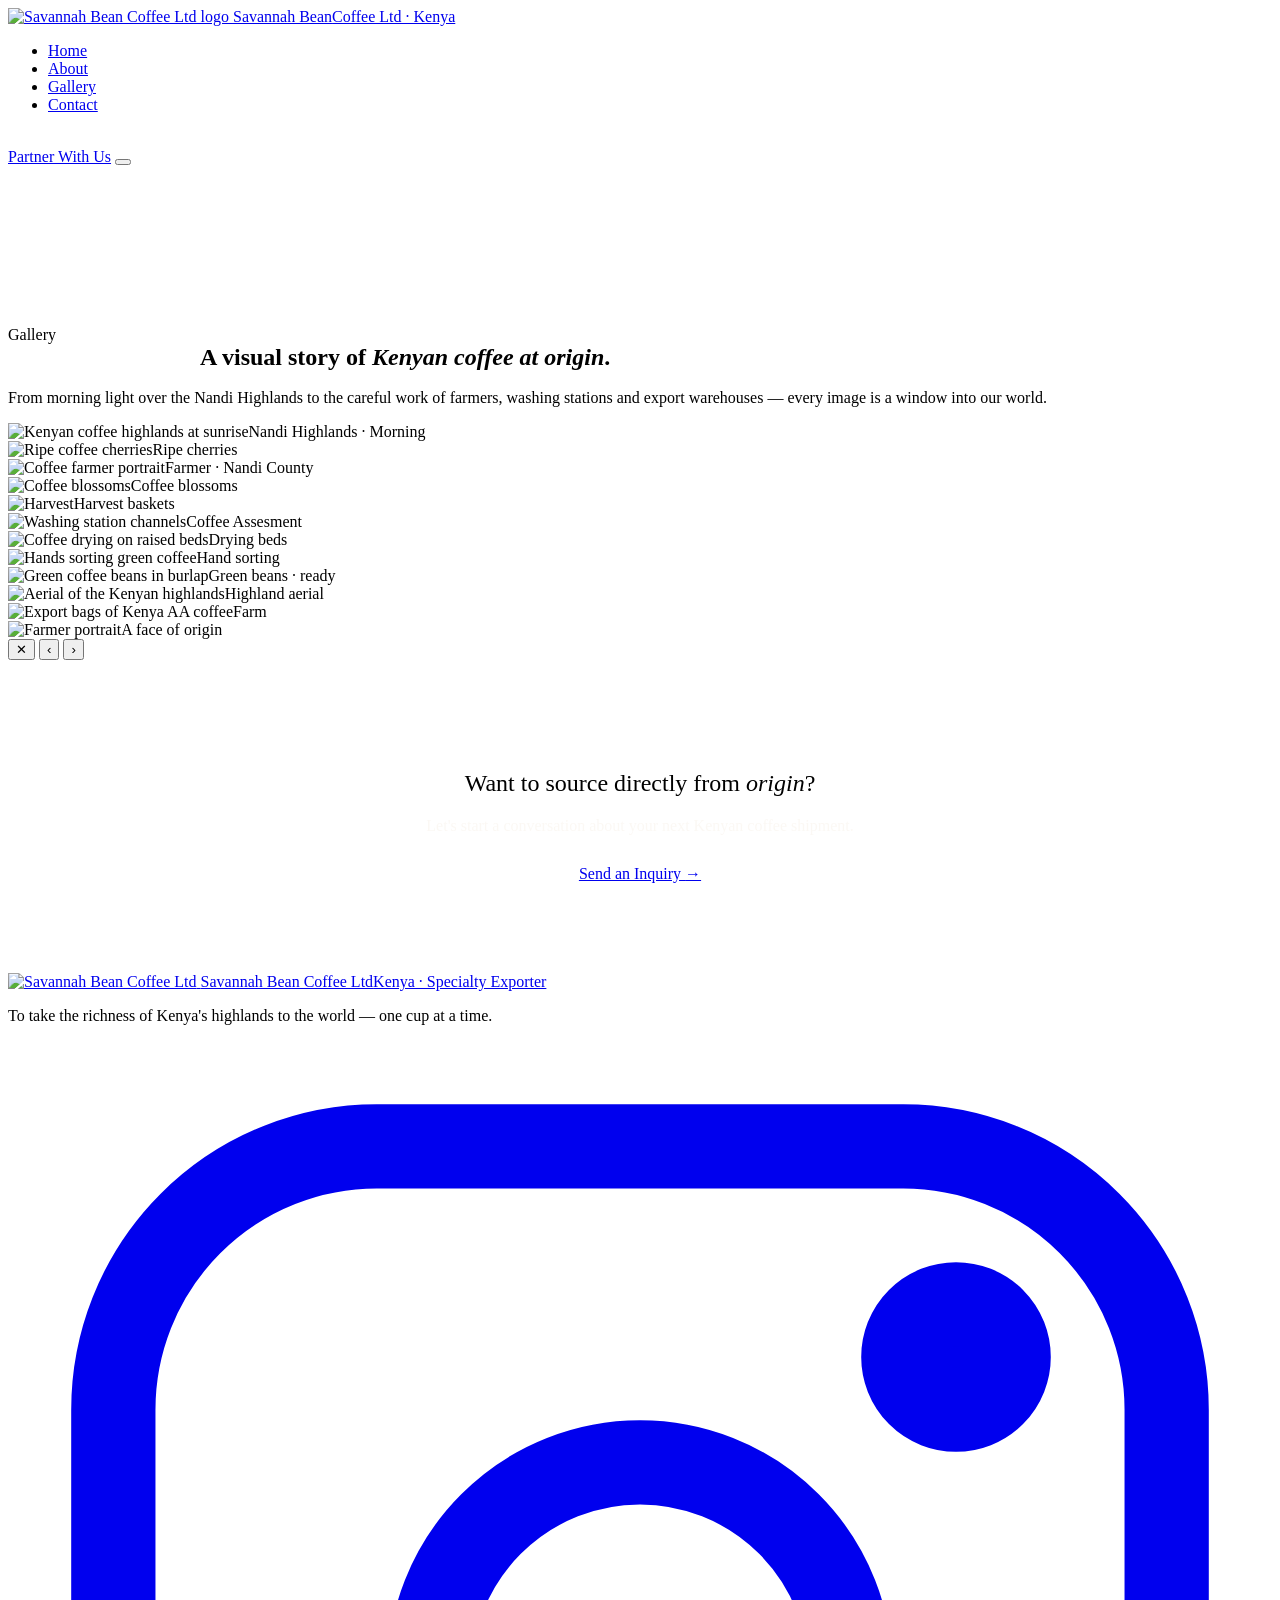
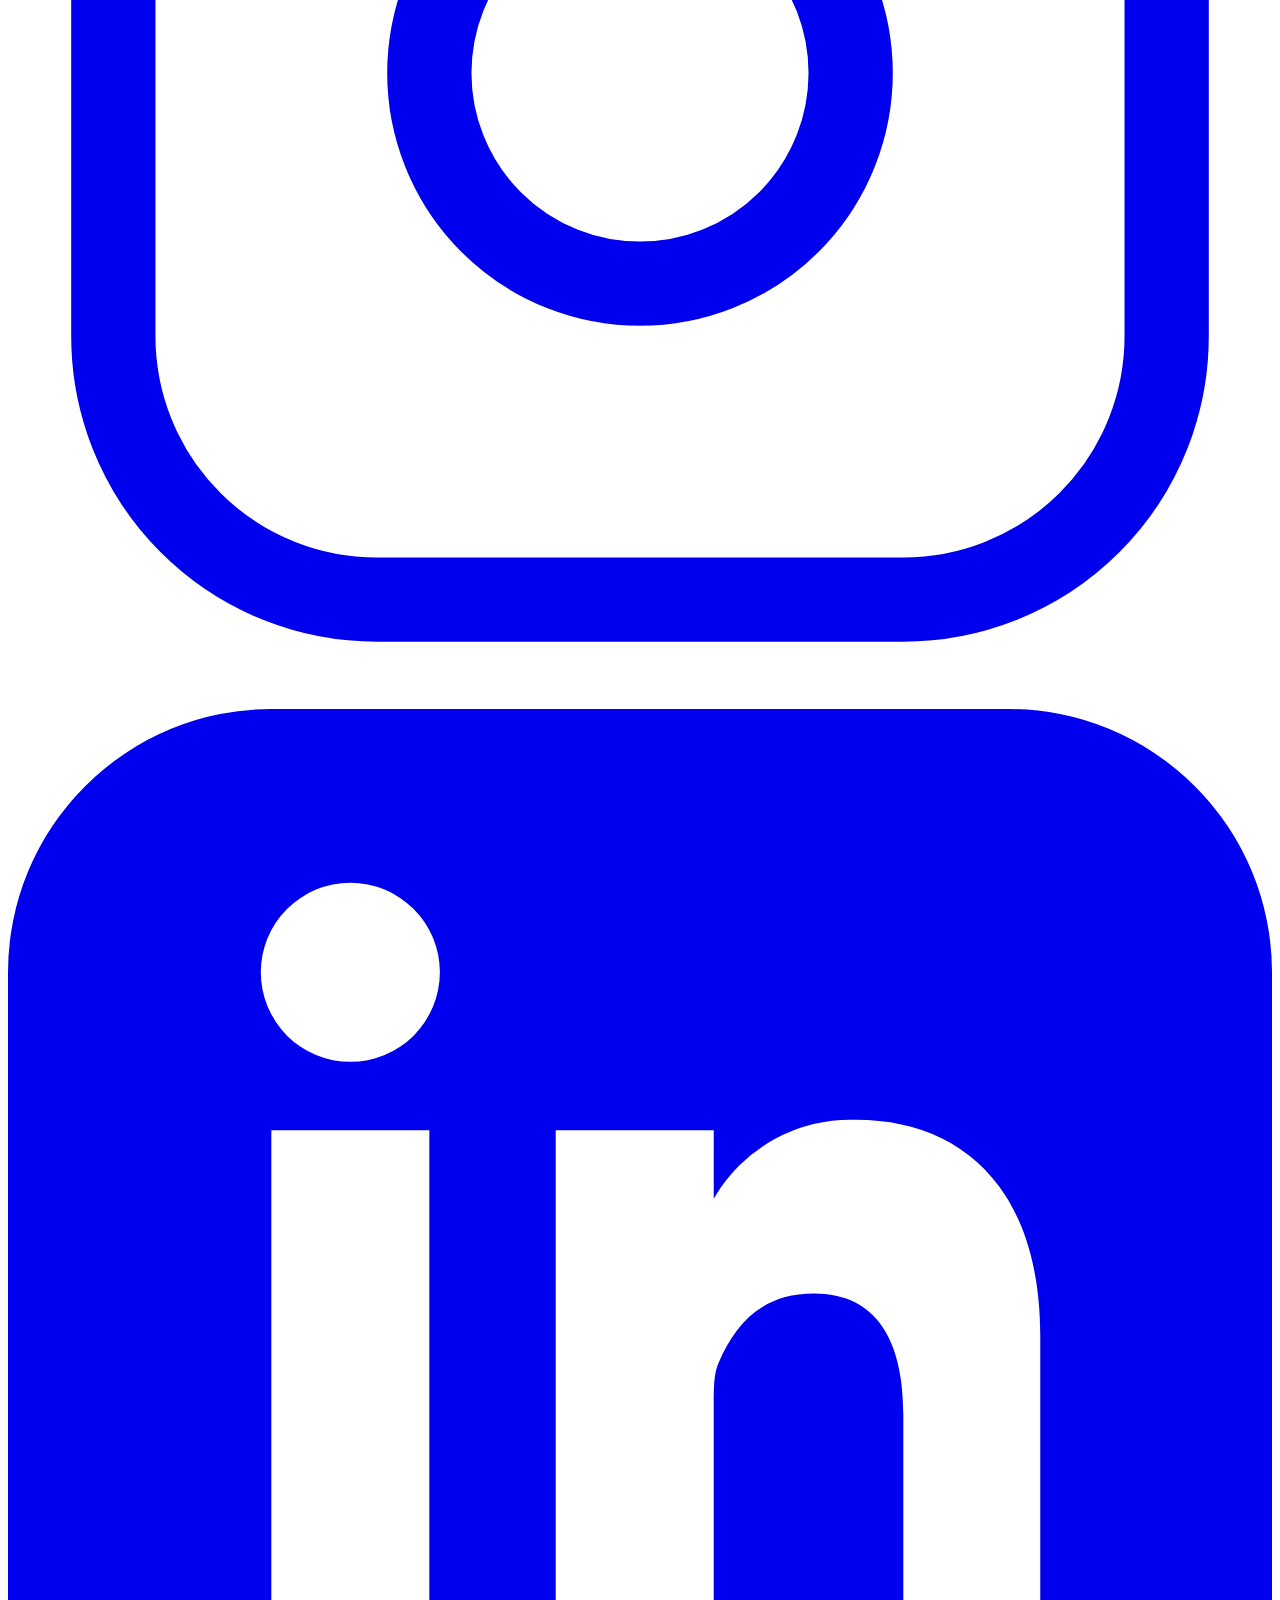
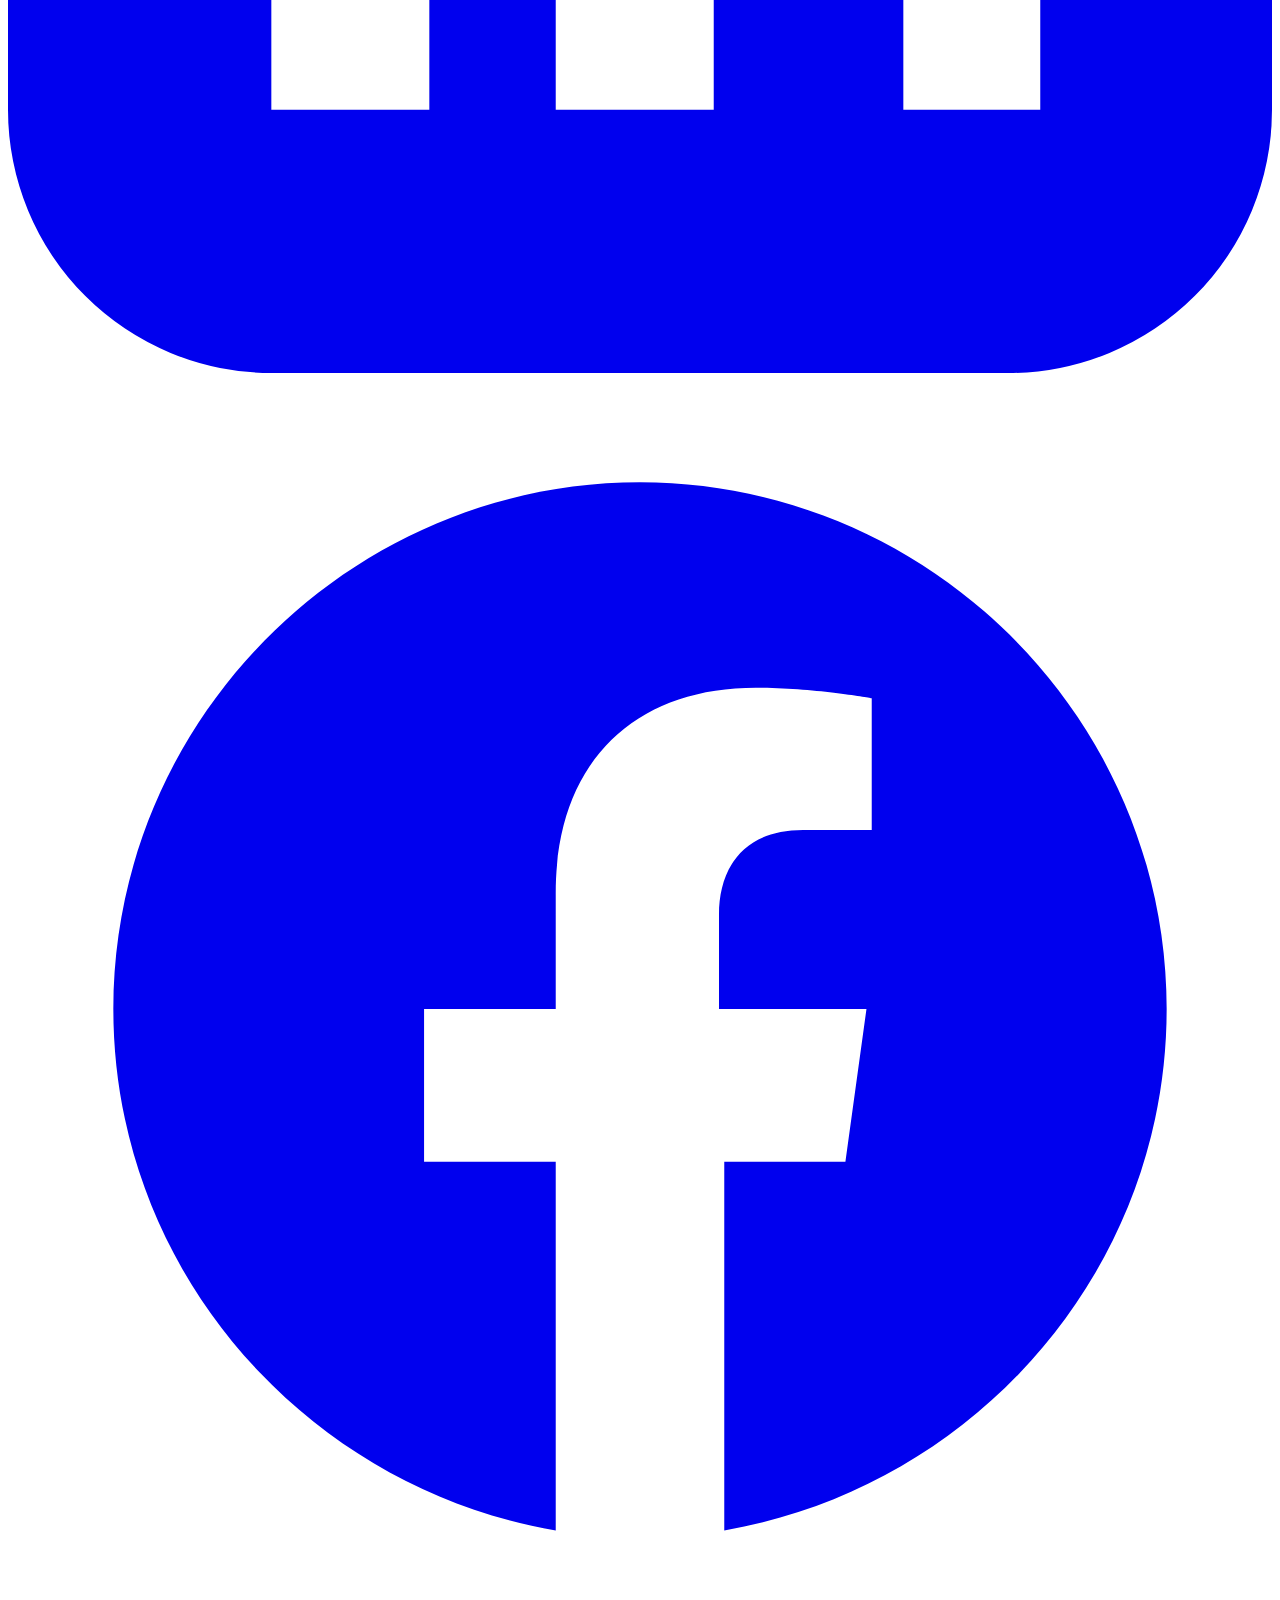
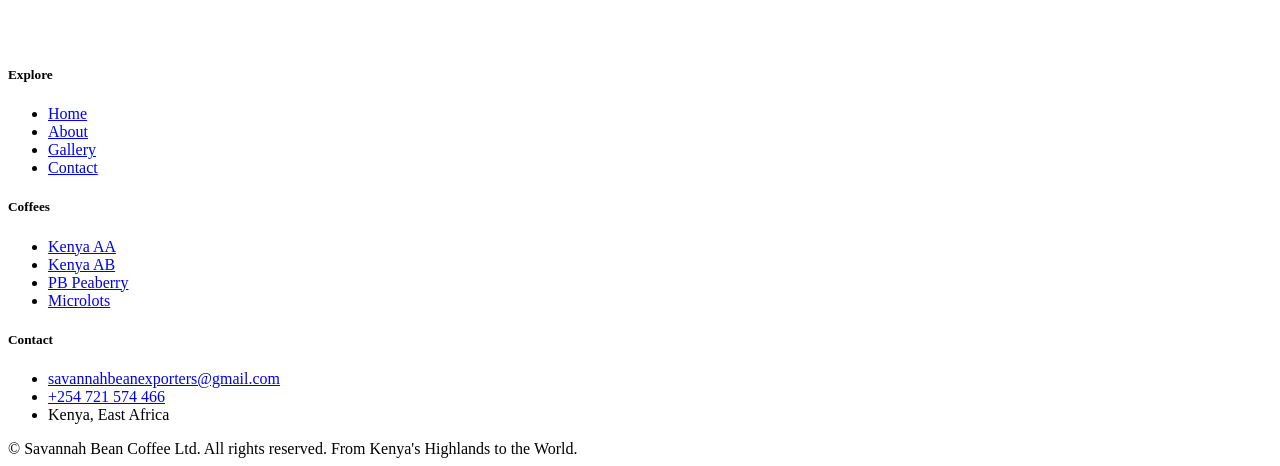
==== gallery.html @ deeb45d9 "Add files via upload" ====
<!DOCTYPE html>
<html lang="en">
<head>
<meta charset="UTF-8">
<meta name="viewport" content="width=device-width,initial-scale=1">
<title>Gallery — Savannah Bean Coffee Ltd | Kenyan Coffee Origin</title>
<meta name="description" content="Visual journey through Kenyan coffee farms, washing stations, harvests, drying tables and the people of the Nandi Highlands.">
<meta property="og:title" content="Gallery — Savannah Bean Coffee Ltd">
<meta property="og:description" content="A visual story of Kenyan specialty coffee at origin.">
<meta property="og:type" content="website">
<meta property="og:image" content="images/harvest.jpg">
<link rel="icon" type="image/png" href="images/logo.jpg">
<link rel="preconnect" href="https://fonts.googleapis.com">
<link rel="preconnect" href="https://fonts.gstatic.com" crossorigin>
<link href="https://fonts.googleapis.com/css2?family=Playfair+Display:ital,wght@0,400;0,500;0,600;1,400;1,500&family=Cormorant+Garamond:ital,wght@0,400;0,500;1,400&family=Inter:wght@300;400;500;600;700&family=Poppins:wght@400;500;600&display=swap" rel="stylesheet">
<link rel="stylesheet" href="css/style.css">
<link rel="stylesheet" href="css/responsive.css">
</head>
<body>

<header class="site-header solid">
  <div class="container nav-wrap">
    <a href="index.html" class="brand">
      <img src="images/logo.jpg" alt="Savannah Bean Coffee Ltd logo">
      <span class="brand-text"><span class="brand-name">Savannah Bean</span><span class="brand-tag">Coffee Ltd · Kenya</span></span>
    </a>
    <nav>
      <ul class="nav-links">
        <li><a href="index.html">Home</a></li>
        <li><a href="about.html">About</a></li>
        <li><a href="gallery.html" class="active">Gallery</a></li>
        <li><a href="contact.html">Contact</a></li>
      </ul><br>
      <a href="contact.html" class="nav-cta">Partner With Us</a>
      <button class="nav-toggle" aria-label="Toggle menu"><span></span><span></span><span></span></button>
    </nav>
  </div>
</header>

<section class="gallery-intro" style="padding-top:160px">
  <div class="container">
    <span class="eyebrow">Gallery</span>
    <h1 style="max-width:880px;margin:0 auto 18px">A visual story of <em style="color:var(--gold-dark);font-style:italic">Kenyan coffee at origin</em>.</h1>
    <p class="lead">From morning light over the Nandi Highlands to the careful work of farmers, washing stations and export warehouses — every image is a window into our world.</p>
  </div>
</section>

<section class="gallery">
  <div class="container">
    <div class="masonry">
      <div class="masonry-item reveal"><img src="images/hero.jpg" alt="Kenyan coffee highlands at sunrise"><span class="caption">Nandi Highlands · Morning</span></div>
      <div class="masonry-item reveal"><img src="images/1.jpeg" alt="Ripe coffee cherries"><span class="caption">Ripe cherries</span></div>
      <div class="masonry-item reveal"><img src="images/4.jpeg" alt="Coffee farmer portrait"><span class="caption">Farmer · Nandi County</span></div>
      <div class="masonry-item reveal"><img src="images/founder.jpg" alt="Coffee blossoms"><span class="caption">Coffee blossoms</span></div>
      <div class="masonry-item reveal"><img src="images/images.jpg" alt="Harvest"><span class="caption">Harvest baskets</span></div>
      <div class="masonry-item reveal"><img src="images/3.jpeg" alt="Washing station channels"><span class="caption">Coffee Assesment</span></div>
      <div class="masonry-item reveal"><img src="images/drying.jpg" alt="Coffee drying on raised beds"><span class="caption">Drying beds</span></div>
      <div class="masonry-item reveal"><img src="images/sorting.jpg" alt="Hands sorting green coffee"><span class="caption">Hand sorting</span></div>
      <div class="masonry-item reveal"><img src="images/greenbeans.jpg" alt="Green coffee beans in burlap"><span class="caption">Green beans · ready</span></div>
      <div class="masonry-item reveal"><img src="images/highlands.jpg" alt="Aerial of the Kenyan highlands"><span class="caption">Highland aerial</span></div>
      <div class="masonry-item reveal"><img src="images/farm.jpeg" alt="Export bags of Kenya AA coffee"><span class="caption">Farm</span></div>
      <div class="masonry-item reveal"><img src="images/farmer1.jpeg" alt="Farmer portrait"><span class="caption">A face of origin</span></div>
    </div>
  </div>
</section>

<!-- LIGHTBOX -->
<div class="lightbox" id="lightbox">
  <button class="lightbox-close" aria-label="Close">✕</button>
  <button class="lightbox-prev" aria-label="Previous">‹</button>
  <button class="lightbox-next" aria-label="Next">›</button>
  <img src="" alt="">
</div>

<!-- CTA -->
<section class="partnership" style="padding:90px 0">
  <div class="container" style="text-align:center">
    <h2 style="color:var(--cream);font-weight:400">Want to source directly from <em style="color:var(--gold);font-style:italic">origin</em>?</h2>
    <p style="color:rgba(250,247,242,.85);max-width:620px;margin:0 auto 30px">Let's start a conversation about your next Kenyan coffee shipment.</p>
    <a href="contact.html" class="btn btn-gold">Send an Inquiry <span class="arrow">→</span></a>
  </div>
</section>

<!-- FOOTER -->
<footer class="site-footer">
  <div class="container footer-grid">
    <div class="footer-brand">
      <a href="index.html" class="brand">
        <img src="images/logo.jpg" alt="Savannah Bean Coffee Ltd">
        <span class="brand-text"><span class="brand-name">Savannah Bean Coffee Ltd</span><span class="brand-tag">Kenya · Specialty Exporter</span></span>
      </a>
      <p>To take the richness of Kenya's highlands to the world — one cup at a time.</p>
      <div class="social-row">
        <a href="#" aria-label="Instagram"><svg viewBox="0 0 24 24" fill="none" stroke="currentColor" stroke-width="1.6"><rect x="2" y="2" width="20" height="20" rx="5"/><circle cx="12" cy="12" r="4"/><circle cx="18" cy="6" r="1" fill="currentColor"/></svg></a>
        <a href="#" aria-label="LinkedIn"><svg viewBox="0 0 24 24" fill="currentColor"><path d="M19 0H5a5 5 0 0 0-5 5v14a5 5 0 0 0 5 5h14a5 5 0 0 0 5-5V5a5 5 0 0 0-5-5zM8 19H5V8h3v11zM6.5 6.7a1.7 1.7 0 1 1 0-3.4 1.7 1.7 0 0 1 0 3.4zM20 19h-3v-5.6c0-1.4-.5-2.3-1.7-2.3-1 0-1.5.6-1.8 1.3-.1.2-.1.5-.1.8V19h-3V8h3v1.3a3 3 0 0 1 2.7-1.5c2 0 3.5 1.3 3.5 4.1V19z"/></svg></a>
        <a href="#" aria-label="Facebook"><svg viewBox="0 0 24 24" fill="currentColor"><path d="M22 12c0-5.5-4.5-10-10-10S2 6.5 2 12c0 5 3.7 9.1 8.4 9.9v-7H7.9V12h2.5V9.8c0-2.5 1.5-3.9 3.8-3.9 1.1 0 2.2.2 2.2.2v2.5h-1.3c-1.2 0-1.6.8-1.6 1.6V12h2.8l-.4 2.9h-2.3v7c4.7-.8 8.4-4.9 8.4-9.9z"/></svg></a>
      </div>
    </div>
    <div class="footer-col"><h5>Explore</h5><ul><li><a href="index.html">Home</a></li><li><a href="about.html">About</a></li><li><a href="gallery.html">Gallery</a></li><li><a href="contact.html">Contact</a></li></ul></div>
    <div class="footer-col"><h5>Coffees</h5><ul><li><a href="#">Kenya AA</a></li><li><a href="#">Kenya AB</a></li><li><a href="#">PB Peaberry</a></li><li><a href="#">Microlots</a></li></ul></div>
    <div class="footer-col"><h5>Contact</h5><ul><li><a href="mailto:savannahbeanexporters@gmail.com">savannahbeanexporters@gmail.com</a></li><li><a href="tel:+254721574466">+254 721 574 466</a></li><li>Kenya, East Africa</li></ul></div>
  </div>
  <div class="container footer-bottom">
    <span>© <span id="year"></span> Savannah Bean Coffee Ltd. All rights reserved.</span>
    <span>From Kenya's Highlands to the World.</span>
  </div>
</footer>

<script src="js/main.js"></script>
</body>
</html>
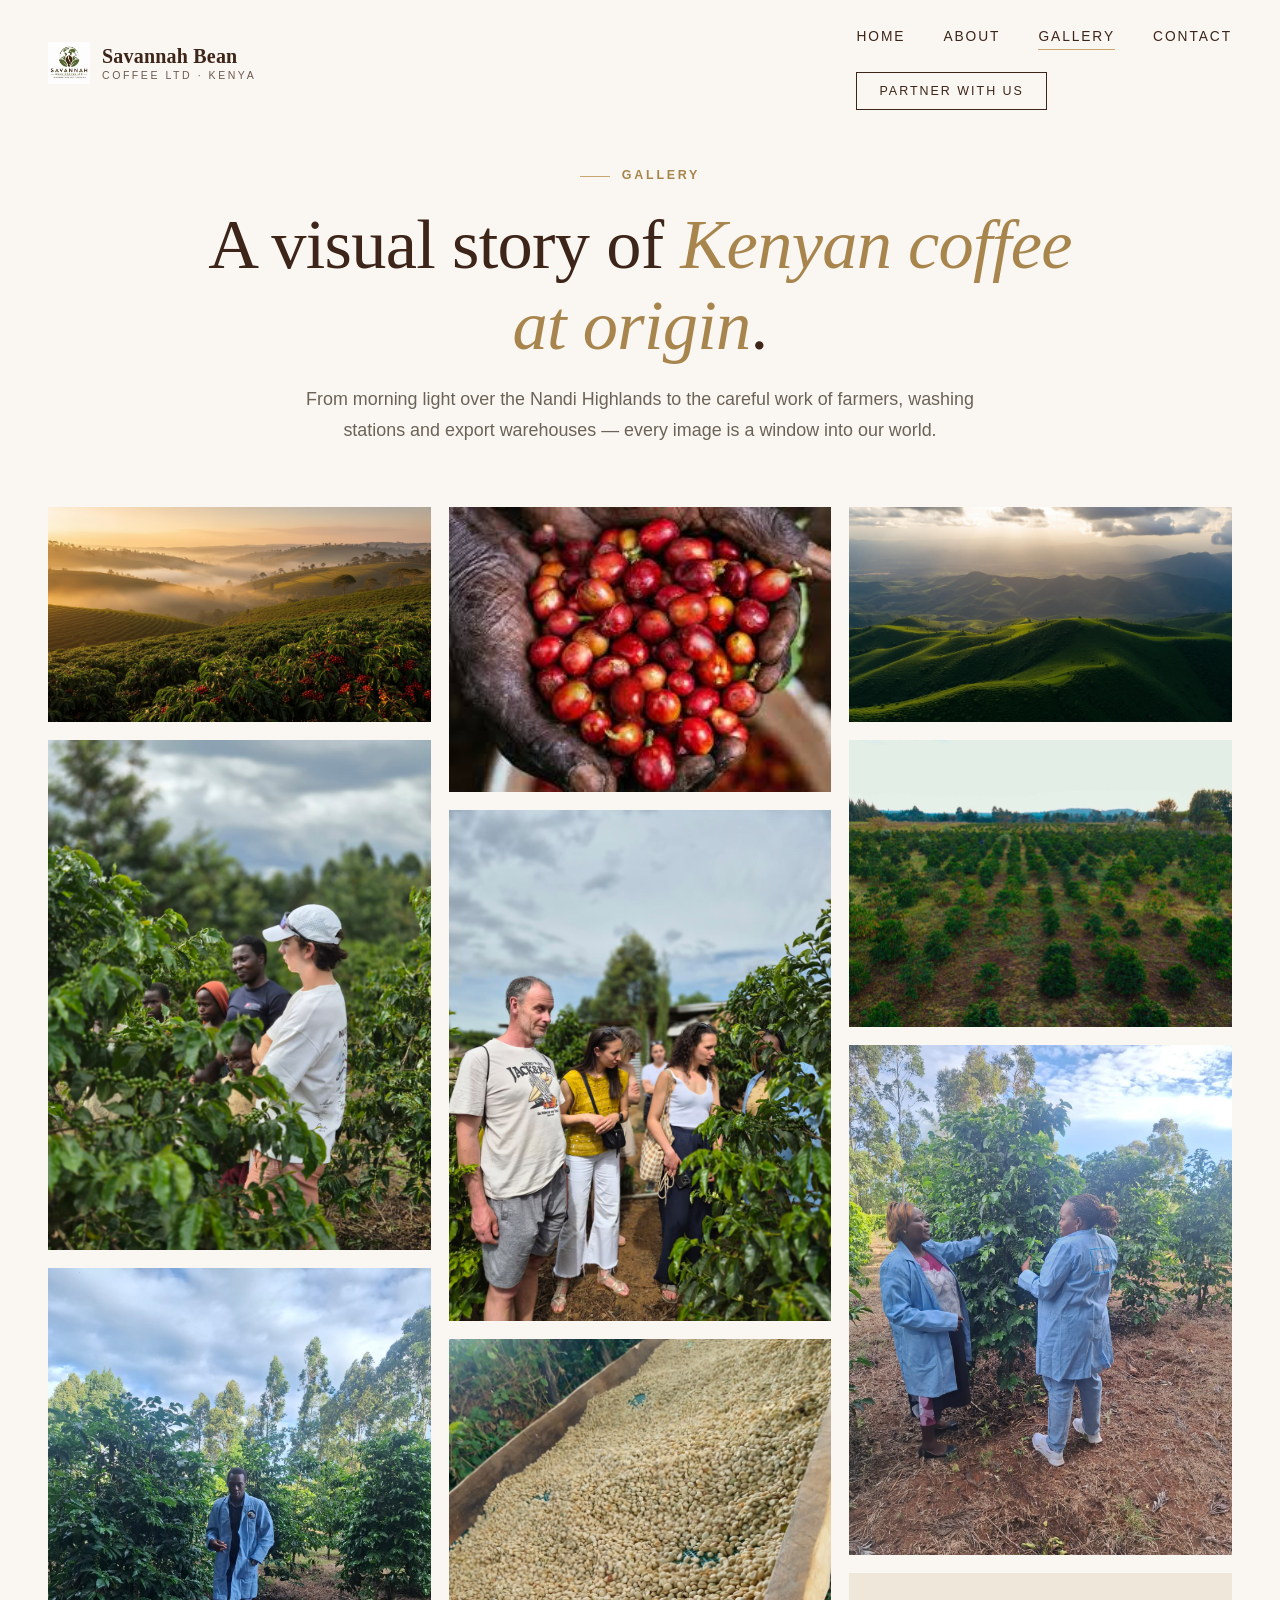
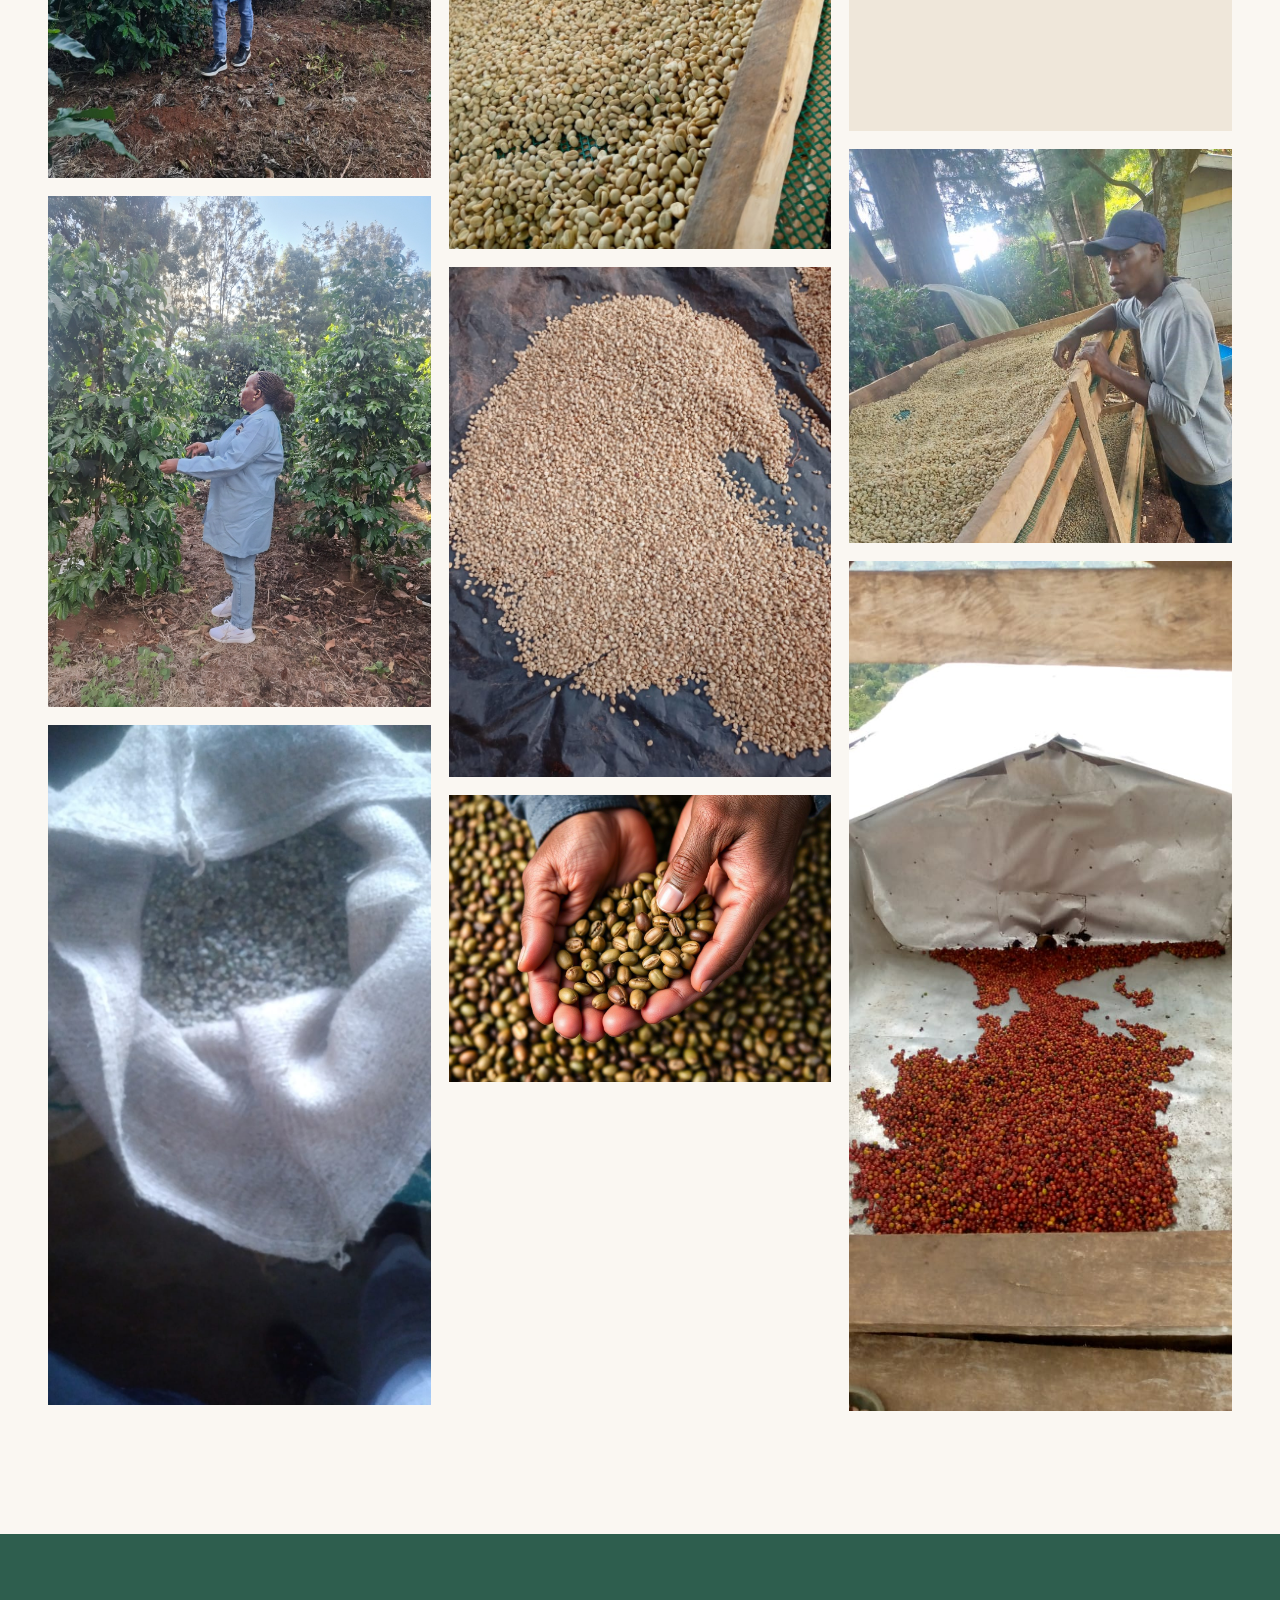
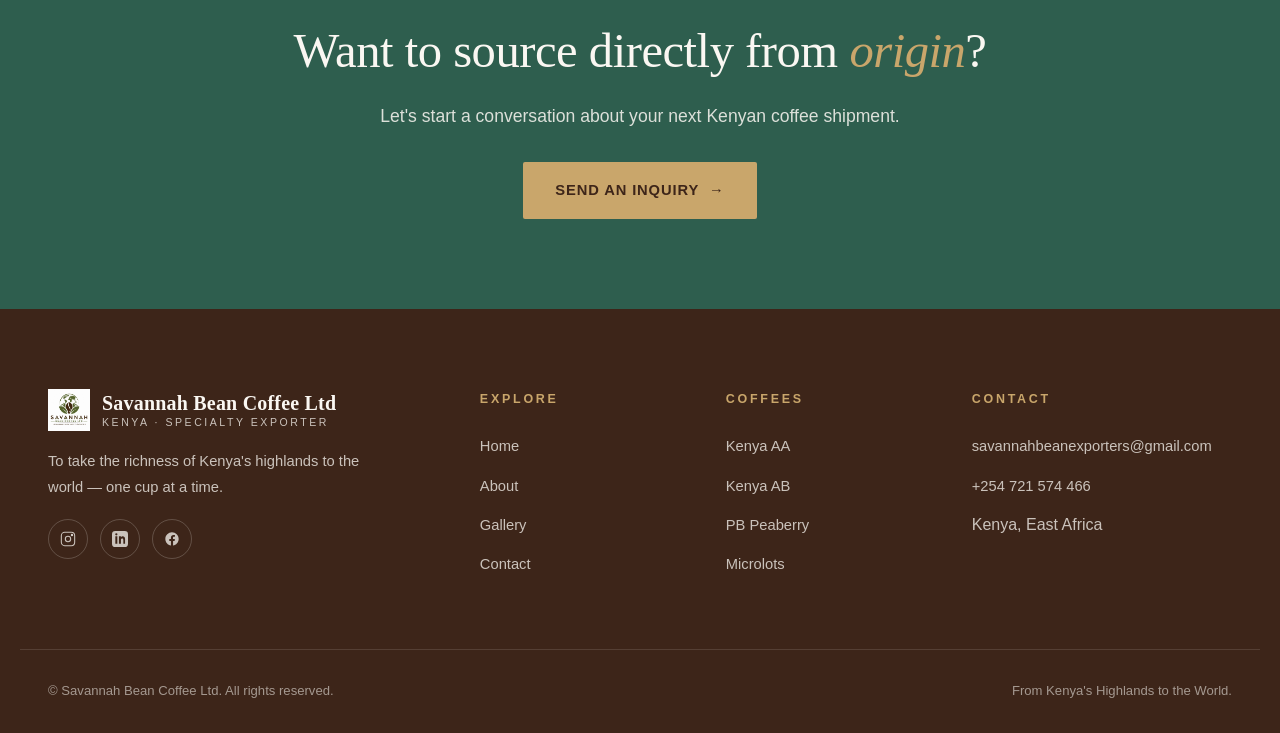
==== commit a1841ad4: "Update gallery.html" ====
--- a/gallery.html
+++ b/gallery.html
@@ -52,14 +52,28 @@
       <div class="masonry-item reveal"><img src="images/1.jpeg" alt="Ripe coffee cherries"><span class="caption">Ripe cherries</span></div>
       <div class="masonry-item reveal"><img src="images/4.jpeg" alt="Coffee farmer portrait"><span class="caption">Farmer · Nandi County</span></div>
       <div class="masonry-item reveal"><img src="images/founder.jpg" alt="Coffee blossoms"><span class="caption">Coffee blossoms</span></div>
+      <div class="masonry-item reveal"><img src="images/pack.jpeg" alt="packing"><span class="caption">Packing...</span></div>
       <div class="masonry-item reveal"><img src="images/images.jpg" alt="Harvest"><span class="caption">Harvest baskets</span></div>
       <div class="masonry-item reveal"><img src="images/3.jpeg" alt="Washing station channels"><span class="caption">Coffee Assesment</span></div>
-      <div class="masonry-item reveal"><img src="images/drying.jpg" alt="Coffee drying on raised beds"><span class="caption">Drying beds</span></div>
+      <div class="masonry-item reveal"><img src="images/dry.jpeg" alt="Coffee drying on raised beds"><span class="caption">Drying bed</span></div>
+      <div class="masonry-item reveal"><img src="images/sunheat.jpeg" alt="Sun-dried to perfection"><span class="caption">Sun-dried to perfection</span></div>
+      
+ 
       <div class="masonry-item reveal"><img src="images/sorting.jpg" alt="Hands sorting green coffee"><span class="caption">Hand sorting</span></div>
       <div class="masonry-item reveal"><img src="images/greenbeans.jpg" alt="Green coffee beans in burlap"><span class="caption">Green beans · ready</span></div>
       <div class="masonry-item reveal"><img src="images/highlands.jpg" alt="Aerial of the Kenyan highlands"><span class="caption">Highland aerial</span></div>
-      <div class="masonry-item reveal"><img src="images/farm.jpeg" alt="Export bags of Kenya AA coffee"><span class="caption">Farm</span></div>
+      <div class="masonry-item reveal"><img src="images/farm.jpeg" alt="Farm"><span class="caption">Farm</span></div>
+      
       <div class="masonry-item reveal"><img src="images/farmer1.jpeg" alt="Farmer portrait"><span class="caption">A face of origin</span></div>
+      <!-- Video Item Added Here -->
+      <div class="masonry-item reveal">
+        <div class="video-rotator">
+          <video id="masonry-video" autoplay loop muted playsinline src="images/Coffee.mp4"></video>
+        </div>
+        <span class="caption">Processing · Video</span>
+      </div>
+      <div class="masonry-item reveal"><img src="images/dryF.jpeg" alt="Process...."><span class="caption">Process....</span></div>
+      <div class="masonry-item reveal"><img src="images/11.jpeg" alt="Fresh Harvest Intake"><span class="caption">Fresh Harvest Intake</span></div>
     </div>
   </div>
 </section>
@@ -107,5 +121,13 @@
 </footer>
 
 <script src="js/main.js"></script>
+<script>
+  window.addEventListener('DOMContentLoaded', () => {
+    const video = document.getElementById('masonry-video');
+    if (video) {
+      video.playbackRate = 0.5;
+    }
+  });
+</script>
 </body>
 </html>
--- a/css/style.css
+++ b/css/style.css
@@ -0,0 +1,603 @@
+/* ============================================
+   Savannah Bean Coffee Ltd
+   Premium Specialty Coffee Exporter — Stylesheet
+   ============================================ */
+
+:root{
+  --coffee:#5B3A29;
+  --coffee-dark:#3d2519;
+  --cream:#FAF7F2;
+  --ivory:#FFFFFF;
+  --forest:#2E5E4E;
+  --forest-dark:#1f4537;
+  --gold:#C9A66B;
+  --gold-dark:#a8854d;
+  --beige:#EFE7DA;
+  --charcoal:#2D2D2D;
+  --muted:#6b6357;
+  --border:rgba(91,58,41,.12);
+  --shadow-sm:0 2px 10px rgba(45,45,45,.06);
+  --shadow-md:0 10px 40px rgba(45,45,45,.08);
+  --shadow-lg:0 20px 60px rgba(45,45,45,.14);
+  --serif:"Playfair Display","Cormorant Garamond",Georgia,serif;
+  --serif-soft:"Cormorant Garamond","Playfair Display",Georgia,serif;
+  --sans:"Inter","Poppins",-apple-system,BlinkMacSystemFont,sans-serif;
+  --container:1240px;
+  --ease:cubic-bezier(.22,.61,.36,1);
+}
+
+*,*::before,*::after{box-sizing:border-box}
+html{scroll-behavior:smooth;-webkit-text-size-adjust:100%}
+body{
+  margin:0;
+  font-family:var(--sans);
+  font-size:16px;
+  line-height:1.7;
+  color:var(--charcoal);
+  background:var(--cream);
+  -webkit-font-smoothing:antialiased;
+  text-rendering:optimizeLegibility;
+}
+img{max-width:100%;display:block;height:auto}
+a{color:inherit;text-decoration:none;transition:color .25s var(--ease)}
+button{font-family:inherit;cursor:pointer;border:none;background:none}
+
+h1,h2,h3,h4{font-family:var(--serif);font-weight:600;color:var(--coffee-dark);letter-spacing:-.01em;margin:0 0 .5em;line-height:1.15}
+h1{font-size:clamp(2.4rem,5.5vw,4.6rem);font-weight:500}
+h2{font-size:clamp(1.9rem,3.8vw,3.2rem);font-weight:500}
+h3{font-size:clamp(1.3rem,2vw,1.7rem)}
+h4{font-size:1.15rem;font-weight:600}
+p{margin:0 0 1em}
+.lead{font-size:clamp(1.05rem,1.4vw,1.25rem);color:var(--muted);line-height:1.75}
+
+.container{max-width:var(--container);margin:0 auto;padding:0 28px}
+section{padding:clamp(70px,9vw,130px) 0}
+
+/* Eyebrow */
+.eyebrow{
+  display:inline-block;
+  font-size:.78rem;font-weight:600;
+  letter-spacing:.22em;text-transform:uppercase;
+  color:var(--gold-dark);
+  margin-bottom:18px;
+  position:relative;padding-left:42px;
+}
+.eyebrow::before{
+  content:"";position:absolute;left:0;top:50%;
+  width:30px;height:1px;background:var(--gold);
+}
+
+/* ============ Buttons ============ */
+.btn{
+  display:inline-flex;align-items:center;gap:10px;
+  padding:16px 32px;
+  font-size:.92rem;font-weight:600;
+  letter-spacing:.06em;text-transform:uppercase;
+  border-radius:2px;
+  transition:all .35s var(--ease);
+  cursor:pointer;
+}
+.btn-primary{background:var(--coffee);color:var(--cream)}
+.btn-primary:hover{background:var(--coffee-dark);transform:translateY(-2px);box-shadow:var(--shadow-md)}
+.btn-outline{background:transparent;color:var(--cream);border:1.5px solid rgba(250,247,242,.7)}
+.btn-outline:hover{background:var(--cream);color:var(--coffee-dark);border-color:var(--cream)}
+.btn-dark-outline{background:transparent;color:var(--coffee-dark);border:1.5px solid var(--coffee-dark)}
+.btn-dark-outline:hover{background:var(--coffee-dark);color:var(--cream)}
+.btn-gold{background:var(--gold);color:var(--coffee-dark)}
+.btn-gold:hover{background:var(--gold-dark);color:var(--ivory)}
+.btn .arrow{transition:transform .35s var(--ease)}
+.btn:hover .arrow{transform:translateX(5px)}
+
+/* ============ Header / Nav ============ */
+.site-header{
+  position:fixed;top:0;left:0;right:0;z-index:100;
+  padding:22px 0;
+  transition:all .4s var(--ease);
+  background:transparent;
+}
+.site-header.scrolled{
+  background:rgba(250,247,242,.96);
+  backdrop-filter:saturate(140%) blur(14px);
+  -webkit-backdrop-filter:saturate(140%) blur(14px);
+  padding:14px 0;
+  box-shadow:0 1px 0 var(--border);
+}
+.nav-wrap{display:flex;align-items:center;justify-content:space-between;gap:24px}
+.brand{display:flex;align-items:center;gap:12px;color:var(--cream)}
+.site-header.scrolled .brand,
+.site-header.solid .brand{color:var(--coffee-dark)}
+.brand img{width:42px;height:42px;object-fit:contain}
+.brand-text{display:flex;flex-direction:column;line-height:1}
+.brand-name{font-family:var(--serif);font-size:1.25rem;font-weight:600;letter-spacing:.01em}
+.brand-tag{font-size:.66rem;letter-spacing:.24em;text-transform:uppercase;opacity:.75;margin-top:4px}
+
+.nav-links{display:flex;align-items:center;gap:38px;list-style:none;margin:0;padding:0}
+.nav-links a{
+  position:relative;
+  font-size:.86rem;font-weight:500;
+  letter-spacing:.14em;text-transform:uppercase;
+  color:var(--cream);padding:6px 0;
+}
+.site-header.scrolled .nav-links a,
+.site-header.solid .nav-links a{color:var(--coffee-dark)}
+.nav-links a::after{
+  content:"";position:absolute;left:0;bottom:0;
+  width:0;height:1px;background:var(--gold);
+  transition:width .35s var(--ease);
+}
+.nav-links a:hover::after,.nav-links a.active::after{width:100%}
+.nav-links a.active{color:var(--gold)}
+
+.nav-cta{
+  padding:11px 22px;
+  border:1px solid rgba(250,247,242,.6);
+  font-size:.78rem;letter-spacing:.16em;text-transform:uppercase;
+  color:var(--cream);
+  transition:all .3s var(--ease);
+}
+.site-header.scrolled .nav-cta,
+.site-header.solid .nav-cta{border-color:var(--coffee-dark);color:var(--coffee-dark)}
+.nav-cta:hover{background:var(--gold);border-color:var(--gold);color:var(--coffee-dark)}
+
+.nav-toggle{display:none;width:30px;height:30px;position:relative;z-index:110}
+.nav-toggle span{
+  position:absolute;left:0;right:0;height:1.5px;background:var(--cream);
+  transition:all .3s var(--ease);
+}
+.nav-toggle span:nth-child(1){top:9px}
+.nav-toggle span:nth-child(2){top:50%;transform:translateY(-50%)}
+.nav-toggle span:nth-child(3){bottom:9px}
+.site-header.scrolled .nav-toggle span,
+.site-header.solid .nav-toggle span{background:var(--coffee-dark)}
+body.menu-open .nav-toggle span{background:var(--coffee-dark)}
+body.menu-open .nav-toggle span:nth-child(1){top:50%;transform:translateY(-50%) rotate(45deg)}
+body.menu-open .nav-toggle span:nth-child(2){opacity:0}
+body.menu-open .nav-toggle span:nth-child(3){bottom:auto;top:50%;transform:translateY(-50%) rotate(-45deg)}
+
+/* ============ Hero ============ */
+.hero{
+  position:relative;
+  min-height:100vh;
+  display:flex;align-items:center;
+  color:var(--cream);
+  overflow:hidden;
+}
+.hero-media{position:absolute;inset:0;z-index:-2}
+.hero-media img{width:100%;height:100%;object-fit:cover;animation:slow-zoom 20s var(--ease) forwards}
+.hero-media::after{
+  content:"";position:absolute;inset:0;
+  background:linear-gradient(180deg,rgba(45,30,20,.55) 0%,rgba(45,30,20,.35) 40%,rgba(45,30,20,.78) 100%);
+}
+@keyframes slow-zoom{from{transform:scale(1.08)}to{transform:scale(1)}}
+
+.hero-inner{position:relative;z-index:1;padding:140px 0 80px;width:100%;max-width:920px}
+.hero-eyebrow{
+  color:var(--gold);
+  font-size:.85rem;letter-spacing:.32em;text-transform:uppercase;
+  padding-left:60px;position:relative;display:inline-block;
+  margin-bottom:30px;
+}
+.hero-eyebrow::before{
+  content:"";position:absolute;left:0;top:50%;width:44px;height:1px;background:var(--gold);
+}
+.hero h1{color:var(--cream);font-weight:400;margin-bottom:28px}
+.hero h1 em{font-style:italic;color:var(--gold);font-weight:500}
+.hero-sub{
+  font-size:clamp(1.05rem,1.4vw,1.22rem);
+  max-width:640px;color:rgba(250,247,242,.88);
+  margin-bottom:42px;line-height:1.75;
+}
+.hero-ctas{display:flex;flex-wrap:wrap;gap:16px}
+
+.hero-meta{
+  position:absolute;bottom:40px;left:0;right:0;z-index:1;
+  display:flex;justify-content:space-between;align-items:center;
+  font-size:.78rem;letter-spacing:.2em;text-transform:uppercase;
+  color:rgba(250,247,242,.7);
+}
+.hero-meta .container{display:flex;justify-content:space-between;align-items:center;width:100%}
+.scroll-indicator{display:flex;align-items:center;gap:14px}
+.scroll-line{display:inline-block;width:50px;height:1px;background:rgba(250,247,242,.5);position:relative;overflow:hidden}
+.scroll-line::after{content:"";position:absolute;left:-50%;top:0;width:50%;height:100%;background:var(--gold);animation:scroll-pulse 2.4s var(--ease) infinite}
+@keyframes scroll-pulse{0%{left:-50%}100%{left:100%}}
+
+/* ============ Sub-page hero ============ */
+.page-hero{
+  position:relative;
+  min-height:62vh;
+  display:flex;align-items:flex-end;
+  padding:160px 0 60px;
+  color:var(--cream);overflow:hidden;
+}
+.page-hero .hero-media::after{background:linear-gradient(180deg,rgba(45,30,20,.5) 0%,rgba(45,30,20,.7) 100%)}
+.page-hero h1{color:var(--cream);font-weight:400;max-width:900px}
+.page-hero h1 em{font-style:italic;color:var(--gold)}
+.page-hero .lead{color:rgba(250,247,242,.85);max-width:680px;margin-top:18px}
+
+/* ============ Intro / Who we are ============ */
+.intro{background:var(--cream)}
+.intro-grid{
+  display:grid;grid-template-columns:1fr 1fr;
+  gap:90px;align-items:center;
+}
+.intro-text h2{margin-bottom:24px}
+.intro-text h2 em{font-style:italic;color:var(--forest);font-weight:500}
+.intro-media{position:relative}
+.intro-media img{
+  width:100%;border-radius:2px;
+  box-shadow:var(--shadow-lg);
+  aspect-ratio:4/5;object-fit:cover;
+}
+.intro-badge{
+  position:absolute;bottom:-30px;left:-30px;
+  background:var(--gold);color:var(--coffee-dark);
+  padding:26px 32px;
+  font-family:var(--serif);
+}
+.intro-badge .num{font-size:2.4rem;font-weight:600;line-height:1;display:block}
+.intro-badge .lbl{font-size:.74rem;letter-spacing:.2em;text-transform:uppercase;font-family:var(--sans);margin-top:8px;font-weight:600}
+
+/* ============ Features (Why buyers) ============ */
+.features{background:var(--ivory);position:relative}
+.section-head{text-align:center;max-width:720px;margin:0 auto 70px}
+.section-head h2 em{font-style:italic;color:var(--gold-dark);font-weight:500}
+.features-grid{
+  display:grid;grid-template-columns:repeat(4,1fr);gap:30px;
+}
+.feature-card{
+  padding:44px 30px;
+  background:var(--cream);
+  border:1px solid var(--border);
+  transition:all .4s var(--ease);
+  position:relative;overflow:hidden;
+}
+.feature-card::before{
+  content:"";position:absolute;top:0;left:0;width:100%;height:2px;
+  background:var(--gold);transform:scaleX(0);transform-origin:left;
+  transition:transform .5s var(--ease);
+}
+.feature-card:hover{transform:translateY(-6px);box-shadow:var(--shadow-md);background:var(--ivory)}
+.feature-card:hover::before{transform:scaleX(1)}
+.feature-icon{
+  width:54px;height:54px;display:flex;align-items:center;justify-content:center;
+  background:var(--beige);color:var(--coffee);margin-bottom:24px;
+  border-radius:50%;
+}
+.feature-icon svg{width:26px;height:26px;stroke-width:1.4}
+.feature-card h3{font-size:1.25rem;margin-bottom:12px}
+.feature-card p{font-size:.95rem;color:var(--muted);margin:0;line-height:1.7}
+
+/* ============ Collection ============ */
+.collection{background:var(--cream)}
+.collection-grid{display:grid;grid-template-columns:repeat(4,1fr);gap:28px}
+.product-card{
+  background:var(--ivory);
+  overflow:hidden;
+  transition:all .4s var(--ease);
+  cursor:pointer;
+}
+.product-card:hover{transform:translateY(-6px);box-shadow:var(--shadow-lg)}
+.product-img{aspect-ratio:4/5;overflow:hidden;background:var(--beige)}
+.product-img img{width:100%;height:100%;object-fit:cover;transition:transform .8s var(--ease)}
+.product-card:hover .product-img img{transform:scale(1.06)}
+.product-body{padding:28px 26px 32px}
+.product-tag{font-size:.7rem;letter-spacing:.22em;text-transform:uppercase;color:var(--gold-dark);font-weight:600}
+.product-card h3{margin:10px 0 8px;font-size:1.4rem}
+.product-card p{font-size:.92rem;color:var(--muted);margin:0;line-height:1.6}
+
+/* ============ Highlands story ============ */
+.story{background:var(--coffee-dark);color:var(--cream);position:relative;overflow:hidden}
+.story-grid{display:grid;grid-template-columns:1fr 1fr;gap:80px;align-items:center}
+.story h2{color:var(--cream);font-weight:400}
+.story h2 em{color:var(--gold);font-style:italic;font-weight:500}
+.story .eyebrow{color:var(--gold)}
+.story .eyebrow::before{background:var(--gold)}
+.story p{color:rgba(250,247,242,.78);font-size:1.05rem;line-height:1.85}
+.story-stats{display:grid;grid-template-columns:repeat(3,1fr);gap:30px;margin-top:48px;padding-top:40px;border-top:1px solid rgba(250,247,242,.15)}
+.stat .n{font-family:var(--serif);font-size:2.2rem;color:var(--gold);display:block;line-height:1}
+.stat .l{font-size:.78rem;letter-spacing:.18em;text-transform:uppercase;margin-top:10px;color:rgba(250,247,242,.7)}
+.story-media{position:relative}
+.story-media img{width:100%;aspect-ratio:4/5;object-fit:cover;box-shadow:var(--shadow-lg)}
+
+/* ============ Partnership ============ */
+.partnership{background:var(--forest);color:var(--cream);text-align:center}
+.partnership h2{color:var(--cream);font-weight:400;max-width:880px;margin:0 auto 22px}
+.partnership h2 em{color:var(--gold);font-style:italic;font-weight:500}
+.partnership .eyebrow{color:var(--gold)}
+.partnership .eyebrow::before{background:var(--gold)}
+.partnership p{color:rgba(250,247,242,.85);max-width:680px;margin:0 auto;font-size:1.1rem}
+.values-row{
+  display:grid;grid-template-columns:repeat(4,1fr);gap:30px;
+  margin-top:64px;padding-top:64px;border-top:1px solid rgba(250,247,242,.18);
+}
+.value{padding:0 10px}
+.value .v-num{font-family:var(--serif);font-size:1rem;color:var(--gold);letter-spacing:.2em}
+.value h4{color:var(--cream);font-family:var(--serif);font-size:1.3rem;margin:14px 0 10px;font-weight:500}
+.value p{color:rgba(250,247,242,.72);font-size:.9rem;margin:0}
+
+/* ============ Certifications marquee ============ */
+.certs{background:var(--beige);padding:70px 0}
+.certs-head{text-align:center;margin-bottom:40px}
+.certs-head h3{font-family:var(--sans);font-size:.84rem;letter-spacing:.28em;text-transform:uppercase;color:var(--muted);font-weight:600}
+.marquee{overflow:hidden;position:relative;mask-image:linear-gradient(90deg,transparent,#000 10%,#000 90%,transparent);-webkit-mask-image:linear-gradient(90deg,transparent,#000 10%,#000 90%,transparent)}
+.marquee-track{display:flex;gap:80px;animation:scroll-marquee 32s linear infinite;width:max-content}
+.marquee-item{
+  font-family:var(--serif);font-size:1.5rem;color:var(--coffee);
+  white-space:nowrap;letter-spacing:.04em;
+  display:flex;align-items:center;gap:14px;opacity:.75;
+}
+.marquee-item::before{content:"✦";color:var(--gold);font-size:1rem}
+@keyframes scroll-marquee{to{transform:translateX(-50%)}}
+.certs-cta{text-align:center;margin-top:40px}
+
+/* ============ Final CTA ============ */
+.cta-final{
+  background:url('../images/export.jpeg') center/cover no-repeat fixed;
+  color:var(--cream);text-align:center;
+  position:relative;padding:140px 0;
+}
+.cta-final::before{content:"";position:absolute;inset:0;background:rgba(45,30,20,.78)}
+.cta-final .container{position:relative;z-index:1}
+.cta-final h2{color:var(--cream);font-weight:400;font-size:clamp(2.2rem,4.5vw,3.8rem);max-width:820px;margin:0 auto 32px}
+.cta-final h2 em{color:var(--gold);font-style:italic;font-weight:500}
+
+/* ============ About page ============ */
+.founder{background:var(--cream)}
+.founder-grid{display:grid;grid-template-columns:5fr 7fr;gap:80px;align-items:center}
+.founder-img{position:relative}
+.founder-img img{width:100%;aspect-ratio:4/5;object-fit:cover;box-shadow:var(--shadow-lg)}
+.founder-img::after{
+  content:"";position:absolute;top:-20px;right:-20px;
+  width:60%;height:60%;border:2px solid var(--gold);z-index:-1;
+}
+.founder-text .signature{
+  margin-top:36px;padding-top:30px;border-top:1px solid var(--border);
+}
+.signature-name{font-family:var(--serif);font-size:1.4rem;font-style:italic;color:var(--coffee-dark)}
+.signature-role{font-size:.78rem;letter-spacing:.2em;text-transform:uppercase;color:var(--muted);margin-top:6px}
+
+/* Philosophy (green/white theme) */
+.philosophy{background:var(--ivory)}
+.philosophy-grid{display:grid;grid-template-columns:repeat(5,1fr);gap:24px;margin-top:60px}
+.philo-card{
+  padding:40px 24px;text-align:center;
+  background:var(--cream);
+  border-top:3px solid var(--forest);
+  transition:all .4s var(--ease);
+}
+.philo-card:hover{background:var(--forest);color:var(--ivory);transform:translateY(-5px);box-shadow:var(--shadow-md)}
+.philo-card:hover h4,.philo-card:hover p,.philo-card:hover .p-num{color:var(--ivory)}
+.philo-card:hover .p-num{opacity:.5}
+.p-num{font-family:var(--serif);color:var(--forest);font-size:1.1rem;letter-spacing:.18em;opacity:.6}
+.philo-card h4{font-family:var(--serif);color:var(--forest-dark);margin:14px 0 12px;font-size:1.25rem;transition:color .3s var(--ease)}
+.philo-card p{font-size:.88rem;color:var(--muted);margin:0;line-height:1.7;transition:color .3s var(--ease)}
+
+/* Sourcing network */
+.network{background:var(--cream)}
+.network-grid{display:grid;grid-template-columns:1fr 1fr;gap:80px;align-items:center}
+.network-list{margin-top:30px;list-style:none;padding:0}
+.network-list li{
+  padding:22px 0;border-bottom:1px solid var(--border);
+  display:flex;gap:24px;align-items:flex-start;
+}
+.network-list li:last-child{border-bottom:none}
+.network-list .nl-num{
+  font-family:var(--serif);color:var(--gold-dark);
+  font-size:1.1rem;min-width:40px;
+}
+.network-list h4{margin:0 0 6px;font-size:1.15rem;color:var(--coffee-dark)}
+.network-list p{margin:0;font-size:.92rem;color:var(--muted);line-height:1.6}
+
+/* Varieties */
+.varieties{background:var(--ivory)}
+.varieties-grid{display:grid;grid-template-columns:repeat(4,1fr);gap:28px}
+.variety-card{
+  background:var(--cream);
+  overflow:hidden;
+  border:1px solid var(--border);
+  transition:all .4s var(--ease);
+}
+.variety-card:hover{transform:translateY(-6px);box-shadow:var(--shadow-md)}
+.variety-img{aspect-ratio:1/1;overflow:hidden}
+.variety-img img{width:100%;height:100%;object-fit:cover;transition:transform .7s var(--ease)}
+.variety-card:hover .variety-img img{transform:scale(1.05)}
+.variety-body{padding:28px 26px}
+.variety-tag{font-size:.7rem;letter-spacing:.22em;text-transform:uppercase;color:var(--forest);font-weight:600}
+.variety-card h3{margin:10px 0 12px;font-size:1.5rem}
+.variety-card .notes{font-size:.85rem;color:var(--muted);margin:0;line-height:1.7}
+.variety-card .notes strong{color:var(--coffee-dark);font-weight:600}
+
+/* Mission quote */
+.mission{
+  background:var(--coffee-dark);color:var(--cream);
+  text-align:center;padding:130px 0;
+  position:relative;
+}
+.mission::before,.mission::after{
+  content:"\201C";position:absolute;
+  font-family:var(--serif);font-size:14rem;color:var(--gold);
+  opacity:.12;line-height:.5;
+}
+.mission::before{top:60px;left:8%}
+.mission::after{content:"\201D";bottom:0;right:8%}
+.mission blockquote{
+  font-family:var(--serif);
+  font-size:clamp(1.7rem,3.4vw,3rem);
+  font-weight:400;font-style:italic;
+  line-height:1.4;max-width:900px;margin:0 auto;
+  color:var(--cream);
+  position:relative;z-index:1;
+}
+.mission blockquote em{color:var(--gold);font-style:italic}
+.mission cite{
+  display:block;margin-top:30px;
+  font-family:var(--sans);font-style:normal;
+  font-size:.82rem;letter-spacing:.24em;text-transform:uppercase;
+  color:var(--gold);
+}
+
+/* ============ Gallery ============ */
+.gallery-intro{background:var(--cream);padding-bottom:30px;text-align:center}
+.gallery-intro .lead{max-width:680px;margin:0 auto}
+.gallery{background:var(--cream);padding-top:30px}
+.masonry{
+  column-count:3;column-gap:18px;
+}
+.masonry-item{
+  break-inside:avoid;margin-bottom:18px;
+  overflow:hidden;cursor:zoom-in;position:relative;
+  background:var(--beige);
+}
+.masonry-item img{
+  width:100%;height:auto;display:block;
+  transition:transform .8s var(--ease),filter .4s var(--ease);
+}
+.masonry-item:hover img{transform:scale(1.05);filter:brightness(.85)}
+.masonry-item .caption{
+  position:absolute;left:0;right:0;bottom:0;
+  padding:20px 22px 18px;
+  background:linear-gradient(180deg,transparent,rgba(45,30,20,.8));
+  color:var(--cream);
+  font-family:var(--serif);font-size:1.1rem;
+  opacity:0;transform:translateY(20px);
+  transition:all .4s var(--ease);
+}
+.masonry-item:hover .caption{opacity:1;transform:translateY(0)}
+/* Container adjustments to hold the rotated video */
+.masonry-item {
+  position: relative;
+  overflow: hidden; /* Prevents the video from spilling out */
+}
+
+/* Rotate the video and ensure it scales correctly */
+video.rotate-90 {
+  transform: rotate(90deg);
+  transform-origin: center center;
+  object-fit: cover; /* Keeps the video crisp and filling the space */
+}
+
+/* Lightbox */
+.lightbox{
+  position:fixed;inset:0;z-index:1000;
+  background:rgba(20,12,8,.96);
+  display:none;align-items:center;justify-content:center;
+  padding:40px;opacity:0;transition:opacity .3s var(--ease);
+}
+.lightbox.open{display:flex;opacity:1}
+.lightbox img{max-width:90%;max-height:88vh;object-fit:contain;box-shadow:0 30px 80px rgba(0,0,0,.5)}
+.lightbox-close{
+  position:absolute;top:30px;right:30px;
+  width:48px;height:48px;border:1px solid rgba(250,247,242,.4);
+  color:var(--cream);font-size:1.4rem;
+  border-radius:50%;display:flex;align-items:center;justify-content:center;
+  transition:all .3s var(--ease);
+}
+.lightbox-close:hover{background:var(--cream);color:var(--coffee-dark)}
+.lightbox-prev,.lightbox-next{
+  position:absolute;top:50%;transform:translateY(-50%);
+  width:54px;height:54px;border:1px solid rgba(250,247,242,.4);
+  color:var(--cream);font-size:1.4rem;
+  border-radius:50%;display:flex;align-items:center;justify-content:center;
+  transition:all .3s var(--ease);
+}
+.lightbox-prev{left:30px}
+.lightbox-next{right:30px}
+.lightbox-prev:hover,.lightbox-next:hover{background:var(--cream);color:var(--coffee-dark)}
+
+/* ============ Contact page ============ */
+.contact-wrap{background:var(--cream)}
+.contact-grid{display:grid;grid-template-columns:6fr 5fr;gap:80px;align-items:start}
+.contact-text h2 em{font-style:italic;color:var(--forest);font-weight:500}
+.contact-form{
+  background:var(--ivory);
+  padding:50px 46px;
+  box-shadow:var(--shadow-md);
+}
+.form-row{display:grid;grid-template-columns:1fr 1fr;gap:18px}
+.field{margin-bottom:20px}
+.field label{
+  display:block;
+  font-size:.74rem;letter-spacing:.18em;text-transform:uppercase;
+  font-weight:600;color:var(--coffee-dark);margin-bottom:8px;
+}
+.field input,.field textarea,.field select{
+  width:100%;padding:14px 16px;
+  border:1px solid var(--border);
+  background:var(--cream);
+  font-family:var(--sans);font-size:.95rem;color:var(--charcoal);
+  transition:all .25s var(--ease);
+  border-radius:2px;
+}
+.field input:focus,.field textarea:focus,.field select:focus{
+  outline:none;border-color:var(--coffee);background:var(--ivory);
+  box-shadow:0 0 0 3px rgba(91,58,41,.08);
+}
+.field textarea{resize:vertical;min-height:130px;font-family:var(--sans)}
+.field .err{display:none;color:#c0392b;font-size:.78rem;margin-top:6px}
+.field.invalid input,.field.invalid textarea,.field.invalid select{border-color:#c0392b;background:#fff5f3}
+.field.invalid .err{display:block}
+.form-success{
+  display:none;padding:18px 20px;background:#e8f5ef;color:var(--forest-dark);
+  border-left:3px solid var(--forest);margin-bottom:20px;font-size:.92rem;
+}
+.form-success.show{display:block}
+
+.contact-info-list{list-style:none;padding:0;margin:36px 0 0}
+.contact-info-list li{
+  display:flex;gap:20px;align-items:flex-start;
+  padding:22px 0;border-bottom:1px solid var(--border);
+}
+.ci-icon{
+  width:48px;height:48px;flex-shrink:0;border-radius:50%;
+  background:var(--beige);color:var(--coffee);
+  display:flex;align-items:center;justify-content:center;
+}
+.ci-icon svg{width:22px;height:22px;stroke-width:1.5}
+.ci-label{font-size:.72rem;letter-spacing:.2em;text-transform:uppercase;color:var(--muted);font-weight:600}
+.ci-value{font-family:var(--serif);font-size:1.2rem;color:var(--coffee-dark);margin-top:4px;display:block}
+.ci-value a{transition:color .25s var(--ease)}
+.ci-value a:hover{color:var(--gold-dark)}
+.whatsapp-btn{
+  display:inline-flex;align-items:center;gap:10px;
+  margin-top:6px;padding:10px 18px;
+  background:#25D366;color:#fff;border-radius:30px;
+  font-size:.82rem;font-weight:600;letter-spacing:.04em;
+  transition:transform .3s var(--ease);
+}
+.whatsapp-btn:hover{transform:translateY(-2px)}
+
+/* ============ Footer ============ */
+.site-footer{background:var(--coffee-dark);color:rgba(250,247,242,.75);padding:80px 0 30px}
+.footer-grid{display:grid;grid-template-columns:2fr 1fr 1fr 1.4fr;gap:60px;margin-bottom:60px}
+.footer-brand .brand{color:var(--cream);margin-bottom:18px}
+.footer-brand p{font-size:.92rem;line-height:1.75;max-width:340px}
+.footer-col h5{
+  font-family:var(--sans);font-size:.78rem;
+  letter-spacing:.22em;text-transform:uppercase;
+  color:var(--gold);margin:0 0 22px;font-weight:600;
+}
+.footer-col ul{list-style:none;padding:0;margin:0}
+.footer-col li{margin-bottom:12px}
+.footer-col a{font-size:.92rem;transition:color .25s var(--ease)}
+.footer-col a:hover{color:var(--gold)}
+.social-row{display:flex;gap:12px;margin-top:18px}
+.social-row a{
+  width:40px;height:40px;border-radius:50%;
+  border:1px solid rgba(250,247,242,.2);
+  display:flex;align-items:center;justify-content:center;
+  transition:all .3s var(--ease);
+}
+.social-row a:hover{background:var(--gold);border-color:var(--gold);color:var(--coffee-dark)}
+.social-row svg{width:16px;height:16px}
+.footer-bottom{
+  padding-top:30px;border-top:1px solid rgba(250,247,242,.12);
+  display:flex;justify-content:space-between;flex-wrap:wrap;gap:12px;
+  font-size:.82rem;color:rgba(250,247,242,.55);
+}
+
+/* ============ Reveal animation ============ */
+.reveal{opacity:0;transform:translateY(30px);transition:opacity .9s var(--ease),transform .9s var(--ease)}
+.reveal.in{opacity:1;transform:none}
+.reveal.delay-1{transition-delay:.12s}
+.reveal.delay-2{transition-delay:.24s}
+.reveal.delay-3{transition-delay:.36s}
--- a/css/responsive.css
+++ b/css/responsive.css
@@ -0,0 +1,90 @@
+/* Responsive styles — mobile first refinements */
+
+@media (max-width: 1080px) {
+  .features-grid, .collection-grid, .varieties-grid { grid-template-columns: repeat(2, 1fr); }
+  .footer-grid { grid-template-columns: 1fr 1fr; gap: 40px; }
+  .philosophy-grid { grid-template-columns: repeat(2, 1fr); }
+  .values-row { grid-template-columns: repeat(2, 1fr); gap: 40px; }
+  .masonry { column-count: 2; }
+}
+
+@media (max-width: 880px) {
+  /* Hide standard desktop items cleanly */
+  .nav-links, .nav-cta { display: none; }
+  
+  /* Ensure the toggle button stays ABOVE the mobile takeover screen */
+  .nav-toggle { 
+    display: block; 
+    position: relative;
+    z-index: 110; 
+  }
+  
+  /* Full-screen take-over styles when nav has class .open */
+  .site-header nav.open .nav-links {
+    display: flex;
+    flex-direction: column;
+    position: fixed;
+    top: 0;
+    right: 0;
+    bottom: 0;
+    left: 0;
+    background: var(--cream);
+    padding: 120px 40px 40px;
+    gap: 24px;
+    align-items: flex-start;
+    z-index: 105;
+    overflow-y: auto; /* Fixes layout cut-off on small landscape screens */
+  }
+  
+  /* Responsive typography styles */
+  .site-header nav.open .nav-links a {
+    display: block;
+    color: var(--coffee-dark);
+    font-size: 1.4rem;
+    font-family: var(--serif);
+    letter-spacing: .04em;
+    text-transform: none;
+  }
+  
+  /* Correctly force display injection for CTA inside the open menu */
+  .site-header nav.open .nav-cta {
+    display: inline-block !important; /* Forces layout overrides on display:none */
+    color: var(--coffee-dark);
+    border-color: var(--coffee-dark);
+    margin-top: 20px;
+  }
+
+  /* Grid Layout collapse */
+  .intro-grid, .story-grid, .network-grid, .founder-grid, .contact-grid { grid-template-columns: 1fr; gap: 50px; }
+  .story-stats { grid-template-columns: repeat(3, 1fr); gap: 18px; }
+  .stat .n { font-size: 1.7rem; }
+  .intro-badge { left: 20px; bottom: -20px; padding: 20px 24px; }
+  .founder-img::after { display: none; }
+
+  /* Hero & Global Section Polish */
+  .hero-inner { padding: 120px 0 100px; }
+  .hero-meta { display: none; }
+  .hero-ctas { flex-direction: column; align-items: flex-start; gap: 16px; } /* Added gap for stacked buttons */
+  .hero-ctas .btn { width: 100%; text-align: center; } /* Improved tap targets for mobile layouts */
+
+  section { padding: 70px 0; }
+  .mission { padding: 90px 0; }
+  .mission::before, .mission::after { font-size: 8rem; }
+  .cta-final { background-attachment: scroll; padding: 90px 0; }
+
+  .form-row { grid-template-columns: 1fr; }
+  .contact-form { padding: 36px 26px; }
+}
+
+@media (max-width: 560px) {
+  .features-grid, .collection-grid, .varieties-grid, .philosophy-grid, .values-row { grid-template-columns: 1fr; }
+  .footer-grid { grid-template-columns: 1fr; gap: 40px; }
+  .masonry { column-count: 1; }
+  .container { padding: 0 22px; }
+  .brand-tag { display: none; }
+  .marquee-item { font-size: 1.15rem; }
+  .marquee-track { gap: 48px; }
+  .lightbox-prev { left: 14px; }
+  .lightbox-next { right: 14px; }
+  .lightbox-close { top: 18px; right: 18px; }
+}
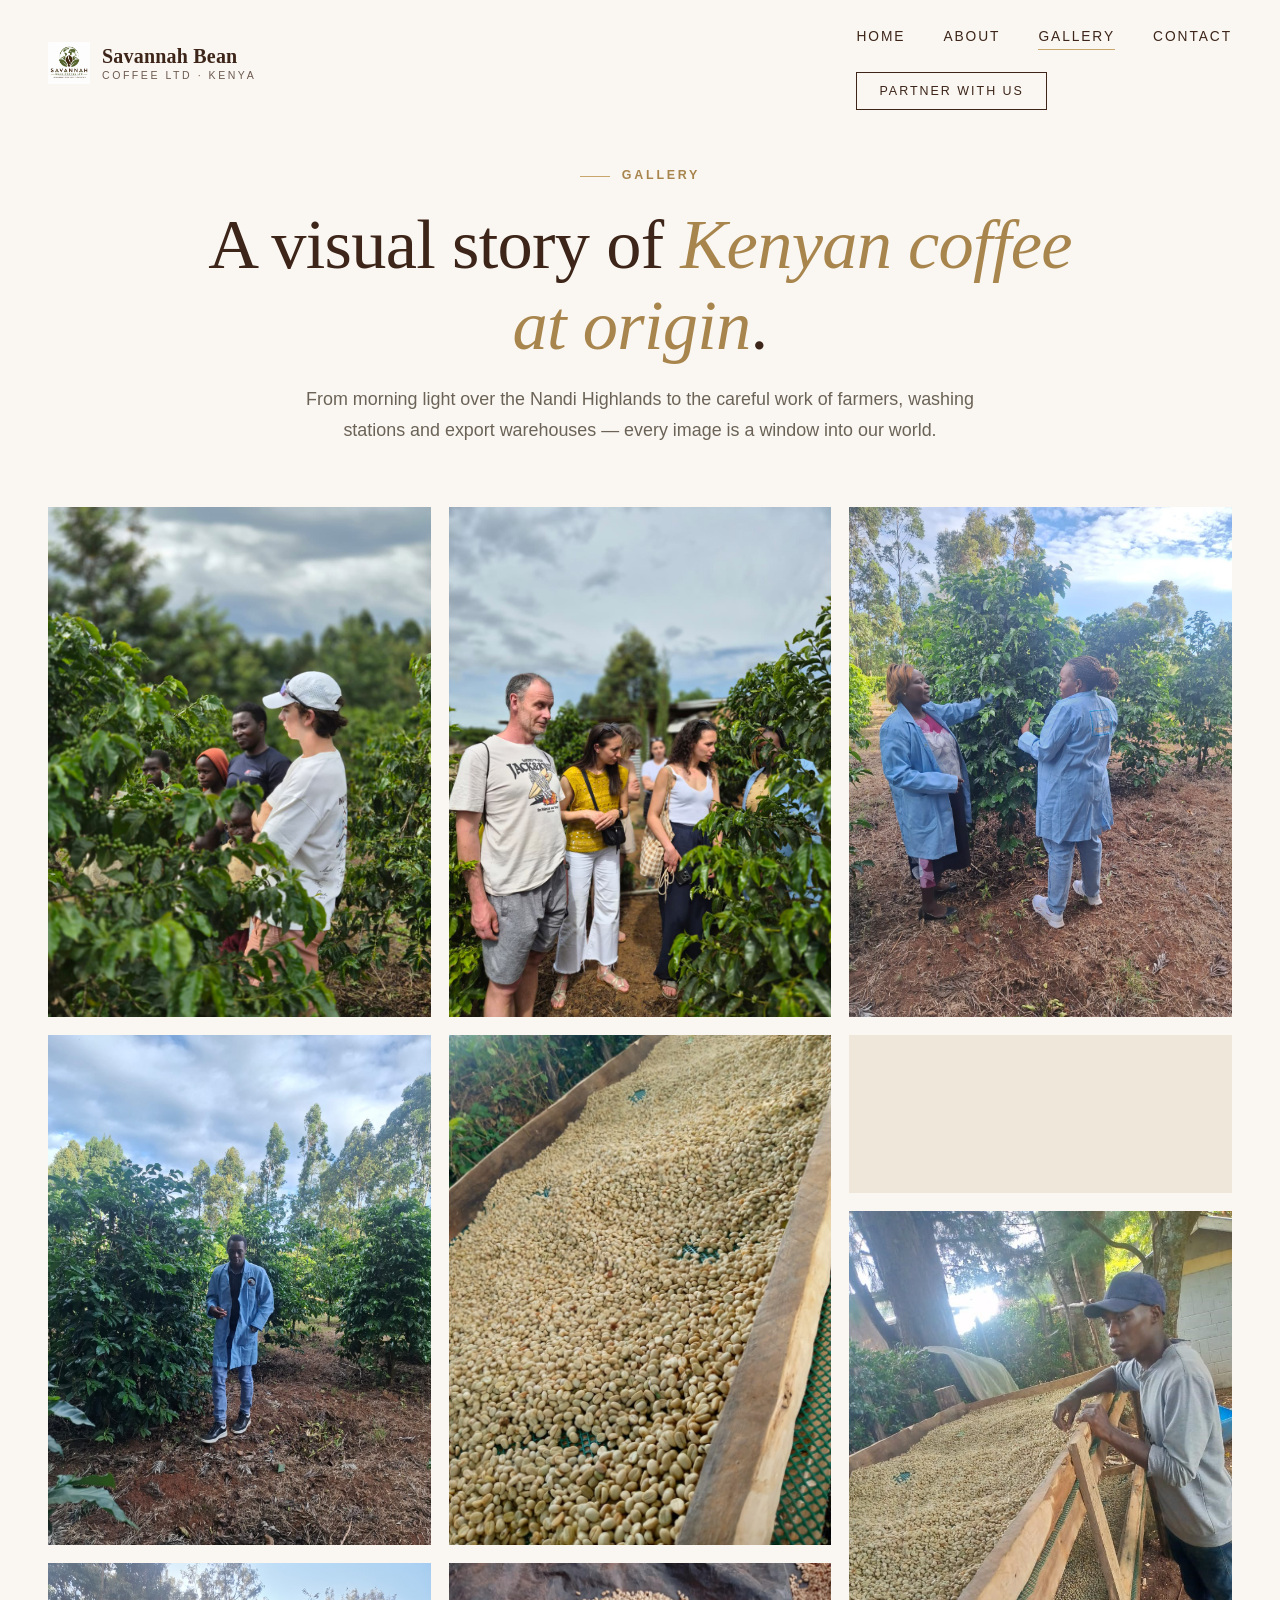
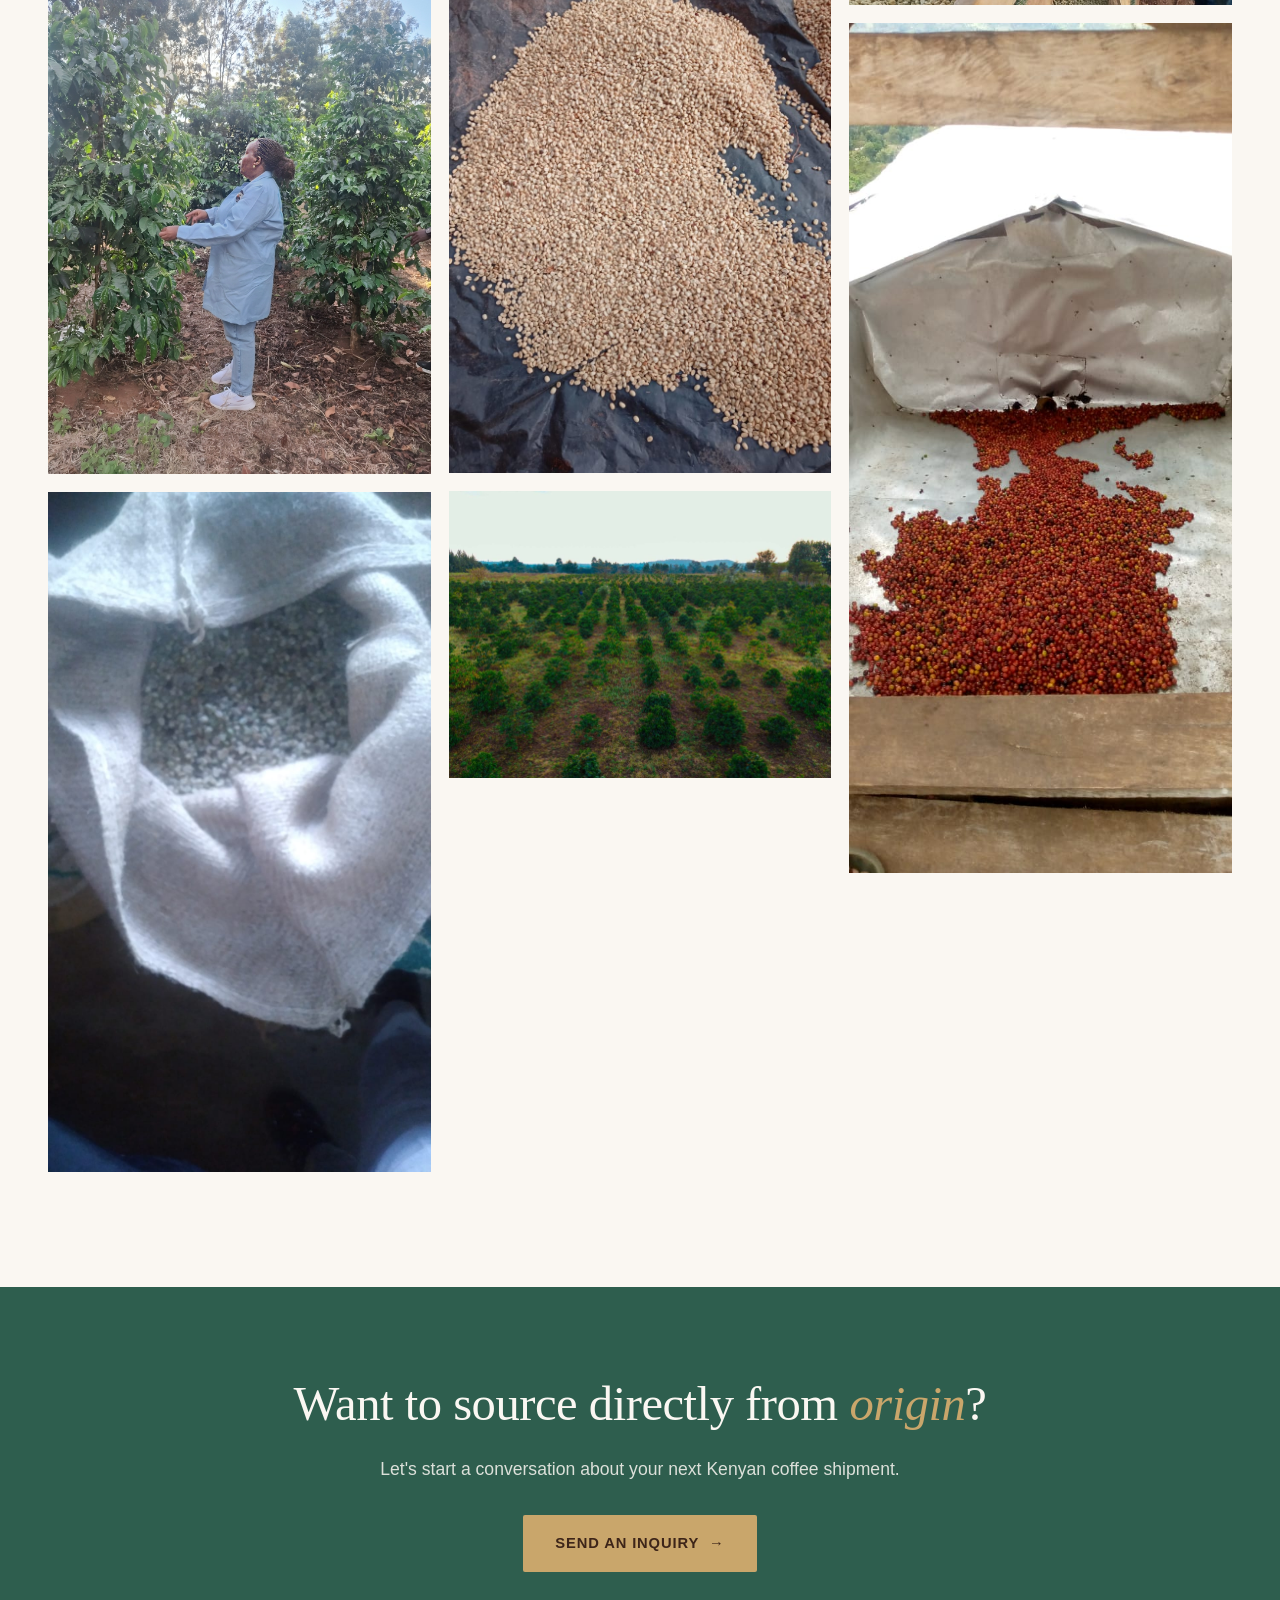
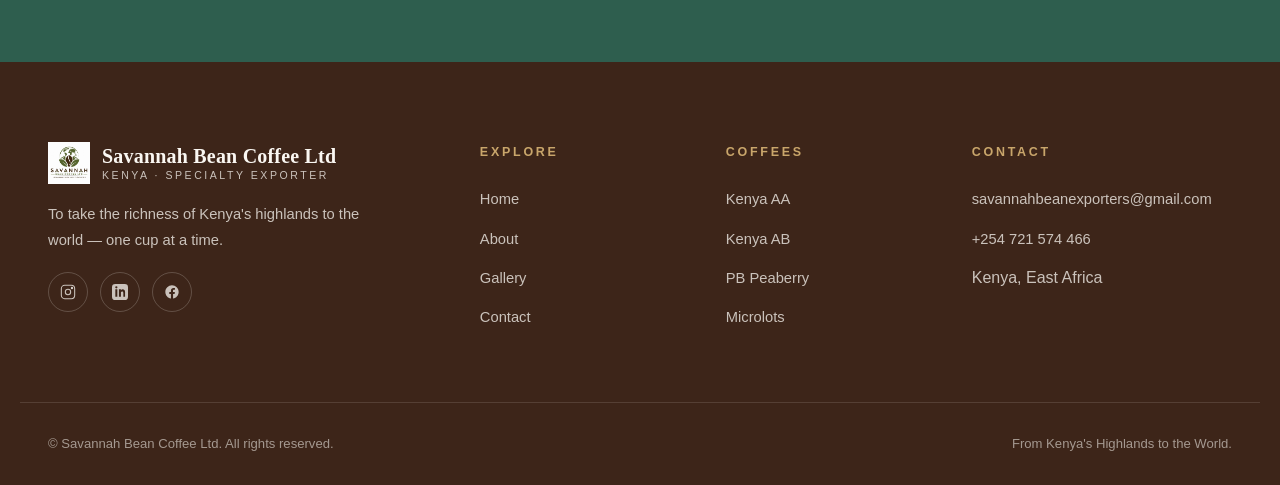
==== commit 40a51c85: "Update gallery.html" ====
--- a/gallery.html
+++ b/gallery.html
@@ -48,21 +48,18 @@
 <section class="gallery">
   <div class="container">
     <div class="masonry">
-      <div class="masonry-item reveal"><img src="images/hero.jpg" alt="Kenyan coffee highlands at sunrise"><span class="caption">Nandi Highlands · Morning</span></div>
+  
       <div class="masonry-item reveal"><img src="images/1.jpeg" alt="Ripe coffee cherries"><span class="caption">Ripe cherries</span></div>
       <div class="masonry-item reveal"><img src="images/4.jpeg" alt="Coffee farmer portrait"><span class="caption">Farmer · Nandi County</span></div>
       <div class="masonry-item reveal"><img src="images/founder.jpg" alt="Coffee blossoms"><span class="caption">Coffee blossoms</span></div>
       <div class="masonry-item reveal"><img src="images/pack.jpeg" alt="packing"><span class="caption">Packing...</span></div>
-      <div class="masonry-item reveal"><img src="images/images.jpg" alt="Harvest"><span class="caption">Harvest baskets</span></div>
+
       <div class="masonry-item reveal"><img src="images/3.jpeg" alt="Washing station channels"><span class="caption">Coffee Assesment</span></div>
       <div class="masonry-item reveal"><img src="images/dry.jpeg" alt="Coffee drying on raised beds"><span class="caption">Drying bed</span></div>
       <div class="masonry-item reveal"><img src="images/sunheat.jpeg" alt="Sun-dried to perfection"><span class="caption">Sun-dried to perfection</span></div>
       
  
-      <div class="masonry-item reveal"><img src="images/sorting.jpg" alt="Hands sorting green coffee"><span class="caption">Hand sorting</span></div>
-      <div class="masonry-item reveal"><img src="images/greenbeans.jpg" alt="Green coffee beans in burlap"><span class="caption">Green beans · ready</span></div>
-      <div class="masonry-item reveal"><img src="images/highlands.jpg" alt="Aerial of the Kenyan highlands"><span class="caption">Highland aerial</span></div>
-      <div class="masonry-item reveal"><img src="images/farm.jpeg" alt="Farm"><span class="caption">Farm</span></div>
+     <div class="masonry-item reveal"><img src="images/farm.jpeg" alt="Farm"><span class="caption">Farm</span></div>
       
       <div class="masonry-item reveal"><img src="images/farmer1.jpeg" alt="Farmer portrait"><span class="caption">A face of origin</span></div>
       <!-- Video Item Added Here -->
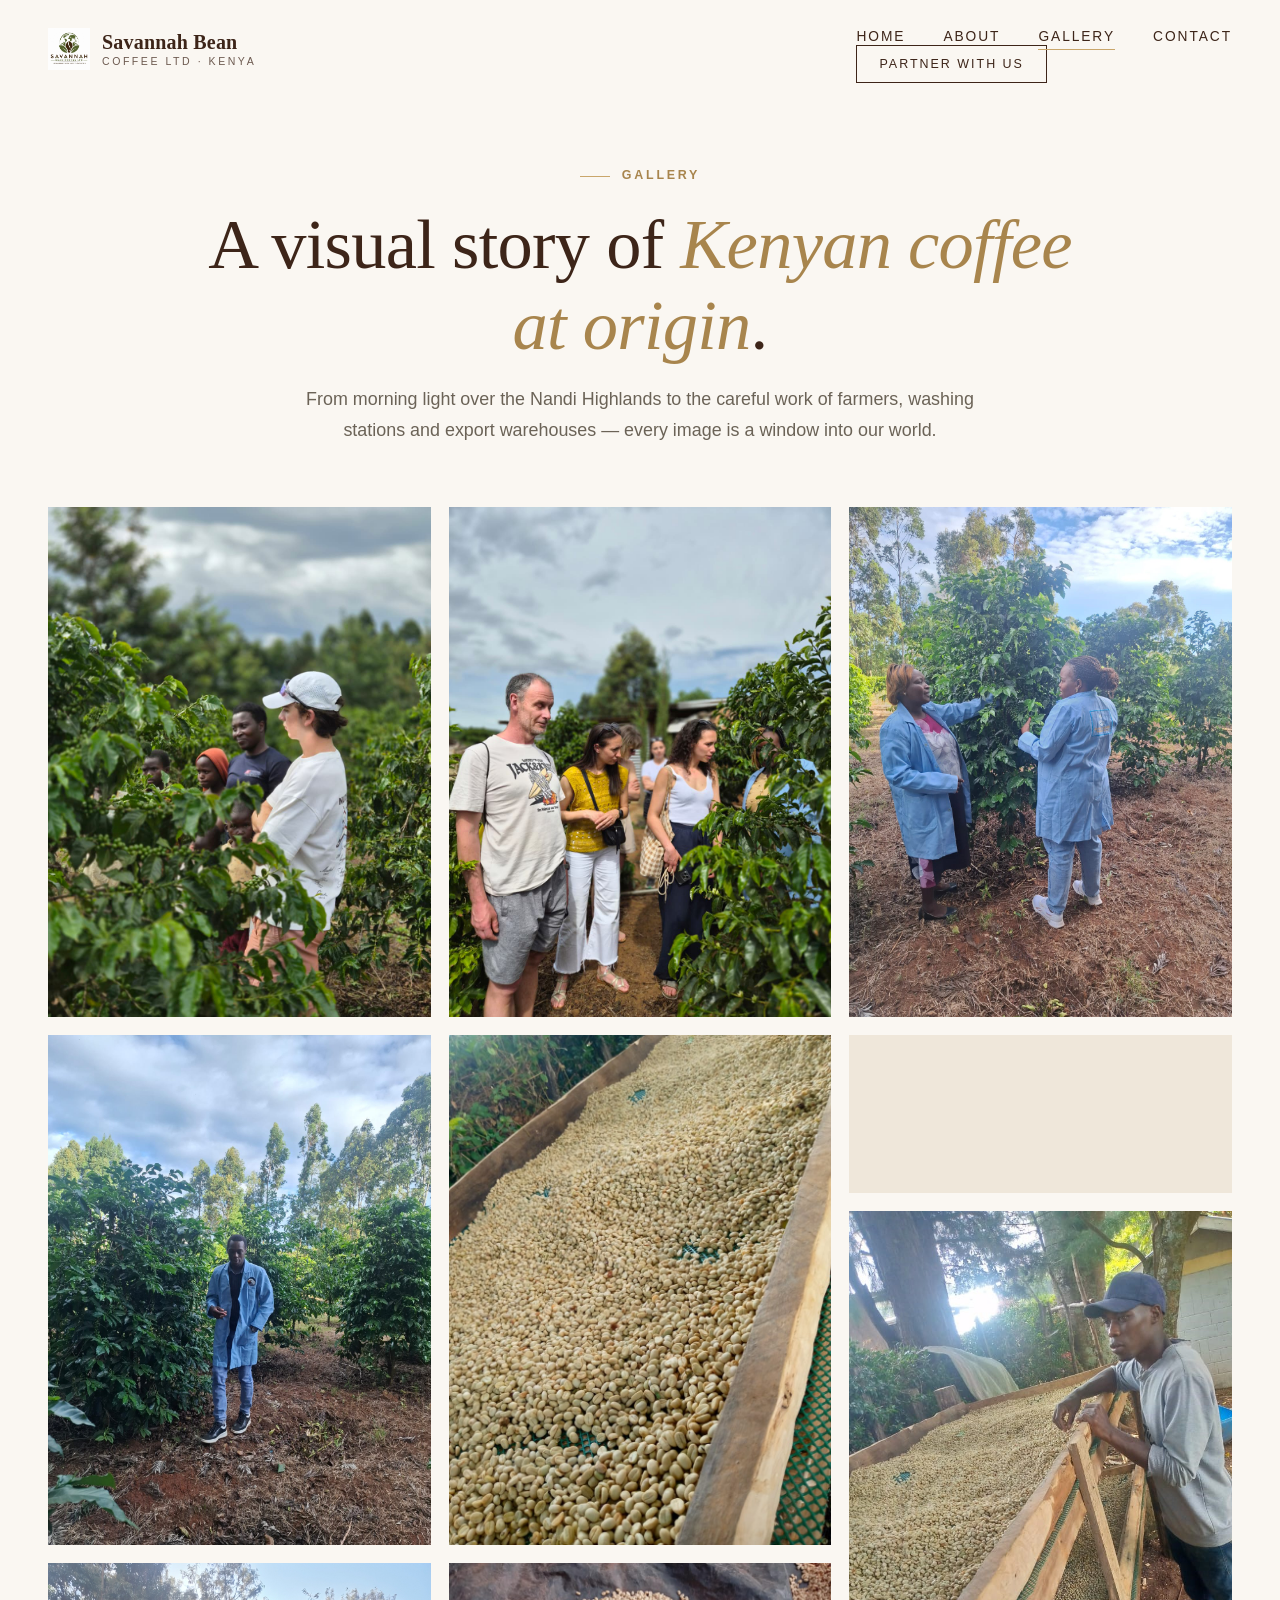
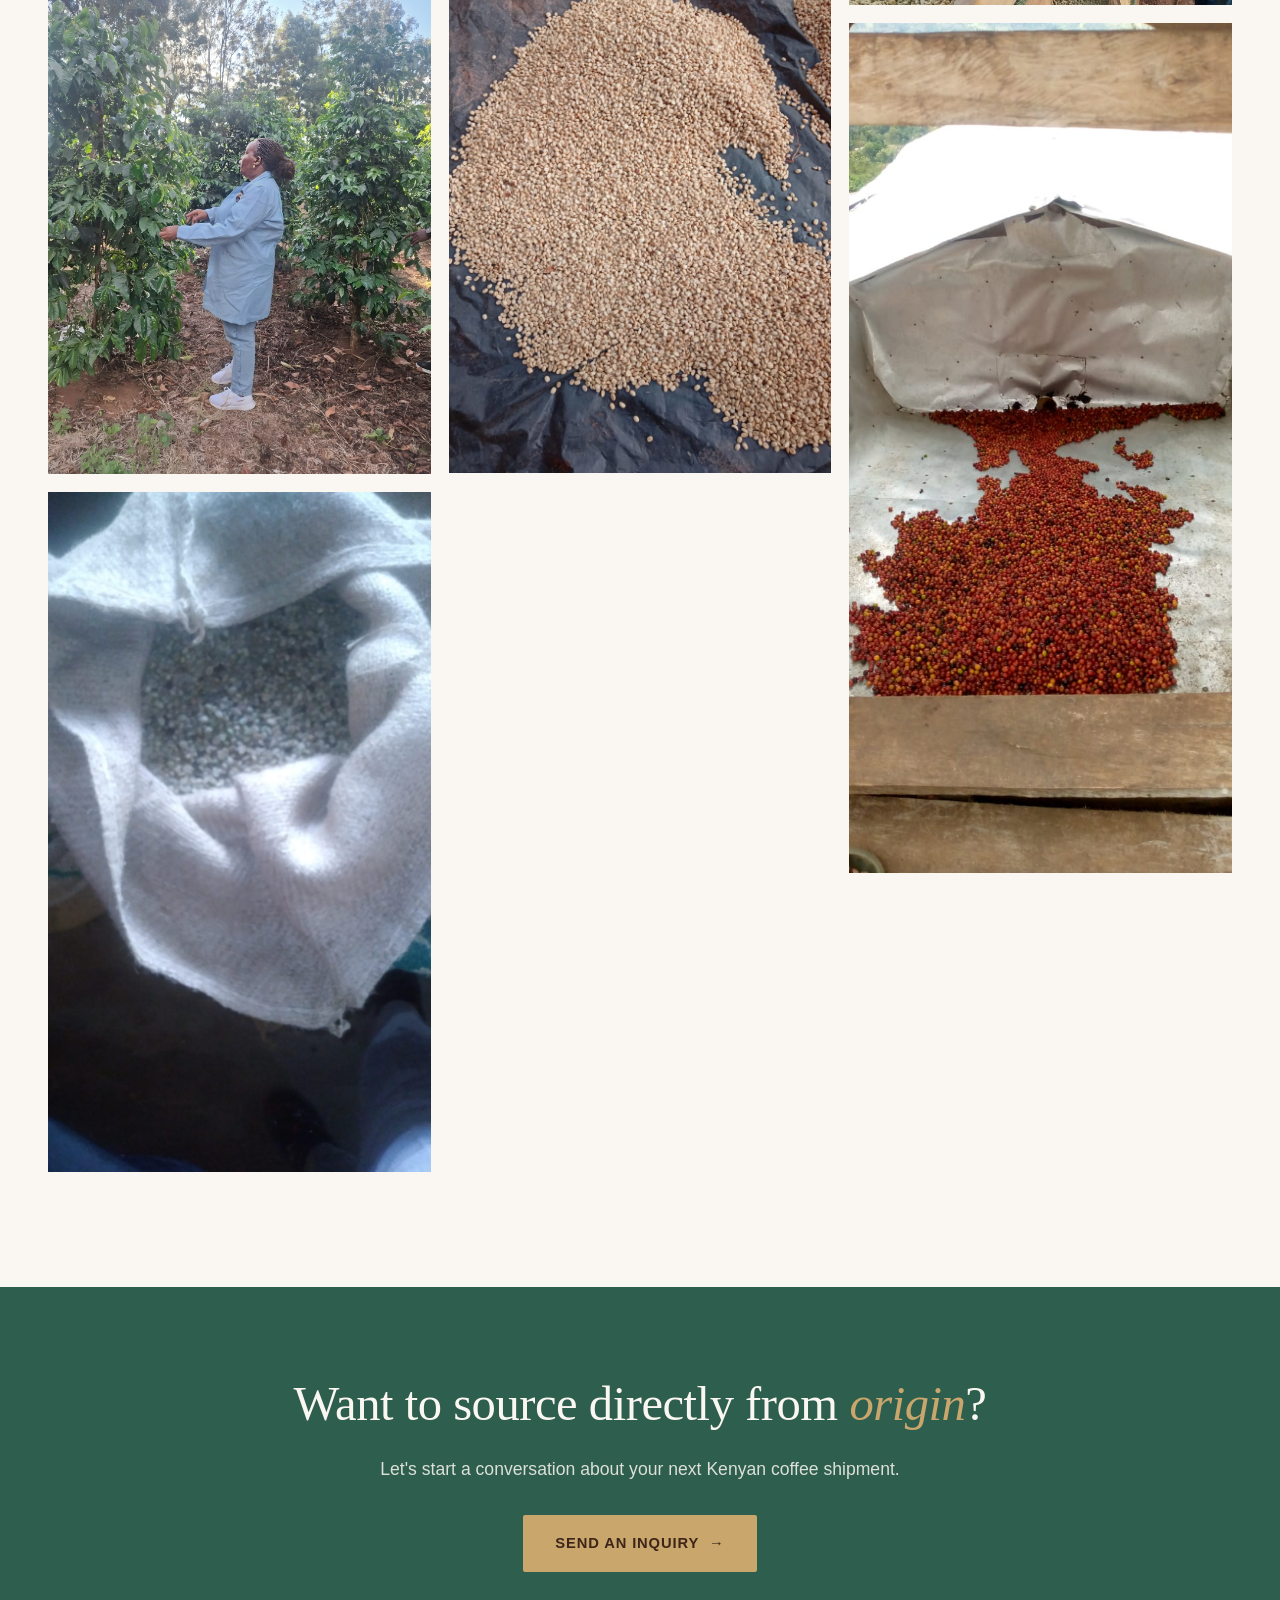
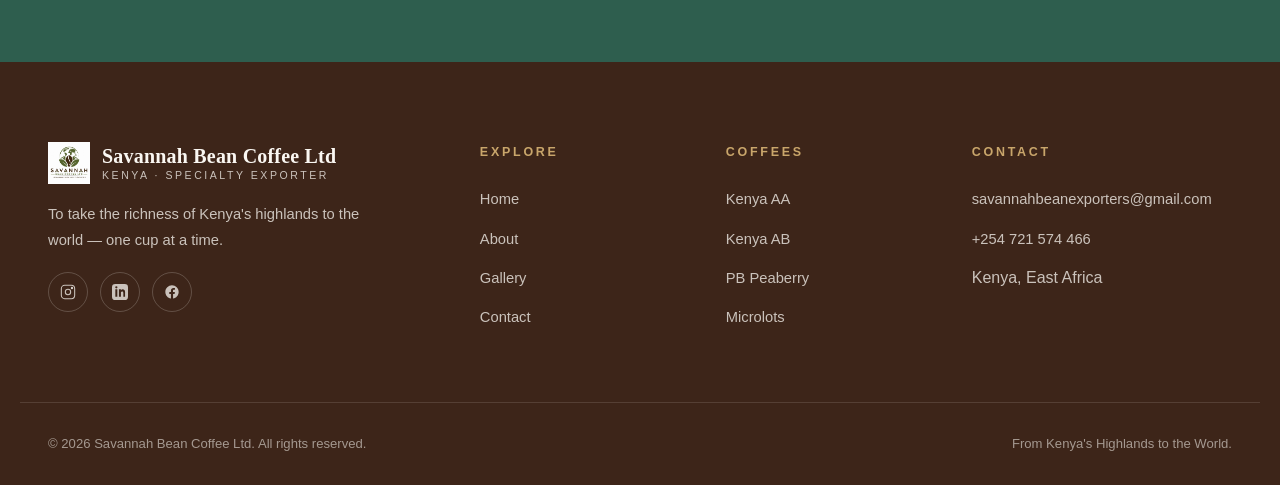
==== commit acab57ba: "Update gallery.html" ====
--- a/gallery.html
+++ b/gallery.html
@@ -30,7 +30,7 @@
         <li><a href="about.html">About</a></li>
         <li><a href="gallery.html" class="active">Gallery</a></li>
         <li><a href="contact.html">Contact</a></li>
-      </ul><br>
+      </ul>
       <a href="contact.html" class="nav-cta">Partner With Us</a>
       <button class="nav-toggle" aria-label="Toggle menu"><span></span><span></span><span></span></button>
     </nav>
@@ -62,7 +62,6 @@
      <div class="masonry-item reveal"><img src="images/farm.jpeg" alt="Farm"><span class="caption">Farm</span></div>
       
       <div class="masonry-item reveal"><img src="images/farmer1.jpeg" alt="Farmer portrait"><span class="caption">A face of origin</span></div>
-      <!-- Video Item Added Here -->
       <div class="masonry-item reveal">
         <div class="video-rotator">
           <video id="masonry-video" autoplay loop muted playsinline src="images/Coffee.mp4"></video>
@@ -75,15 +74,13 @@
   </div>
 </section>
 
-<!-- LIGHTBOX -->
-<div class="lightbox" id="lightbox">
-  <button class="lightbox-close" aria-label="Close">✕</button>
-  <button class="lightbox-prev" aria-label="Previous">‹</button>
-  <button class="lightbox-next" aria-label="Next">›</button>
-  <img src="" alt="">
+<div class="lightbox" id="lightbox" aria-hidden="true" role="dialog">
+  <button class="lightbox-close" aria-label="Close Gallery">✕</button>
+  <button class="lightbox-prev" aria-label="Previous Image">‹</button>
+  <button class="lightbox-next" aria-label="Next Image">›</button>
+  <img src="" alt="Enlarged view of gallery item">
 </div>
 
-<!-- CTA -->
 <section class="partnership" style="padding:90px 0">
   <div class="container" style="text-align:center">
     <h2 style="color:var(--cream);font-weight:400">Want to source directly from <em style="color:var(--gold);font-style:italic">origin</em>?</h2>
@@ -92,7 +89,6 @@
   </div>
 </section>
 
-<!-- FOOTER -->
 <footer class="site-footer">
   <div class="container footer-grid">
     <div class="footer-brand">
@@ -120,9 +116,16 @@
 <script src="js/main.js"></script>
 <script>
   window.addEventListener('DOMContentLoaded', () => {
+    // Set video playback speed
     const video = document.getElementById('masonry-video');
     if (video) {
       video.playbackRate = 0.5;
+    }
+
+    // Automatically inject the current year into the footer
+    const yearSpan = document.getElementById('year');
+    if (yearSpan) {
+      yearSpan.textContent = new Date().getFullYear();
     }
   });
 </script>
